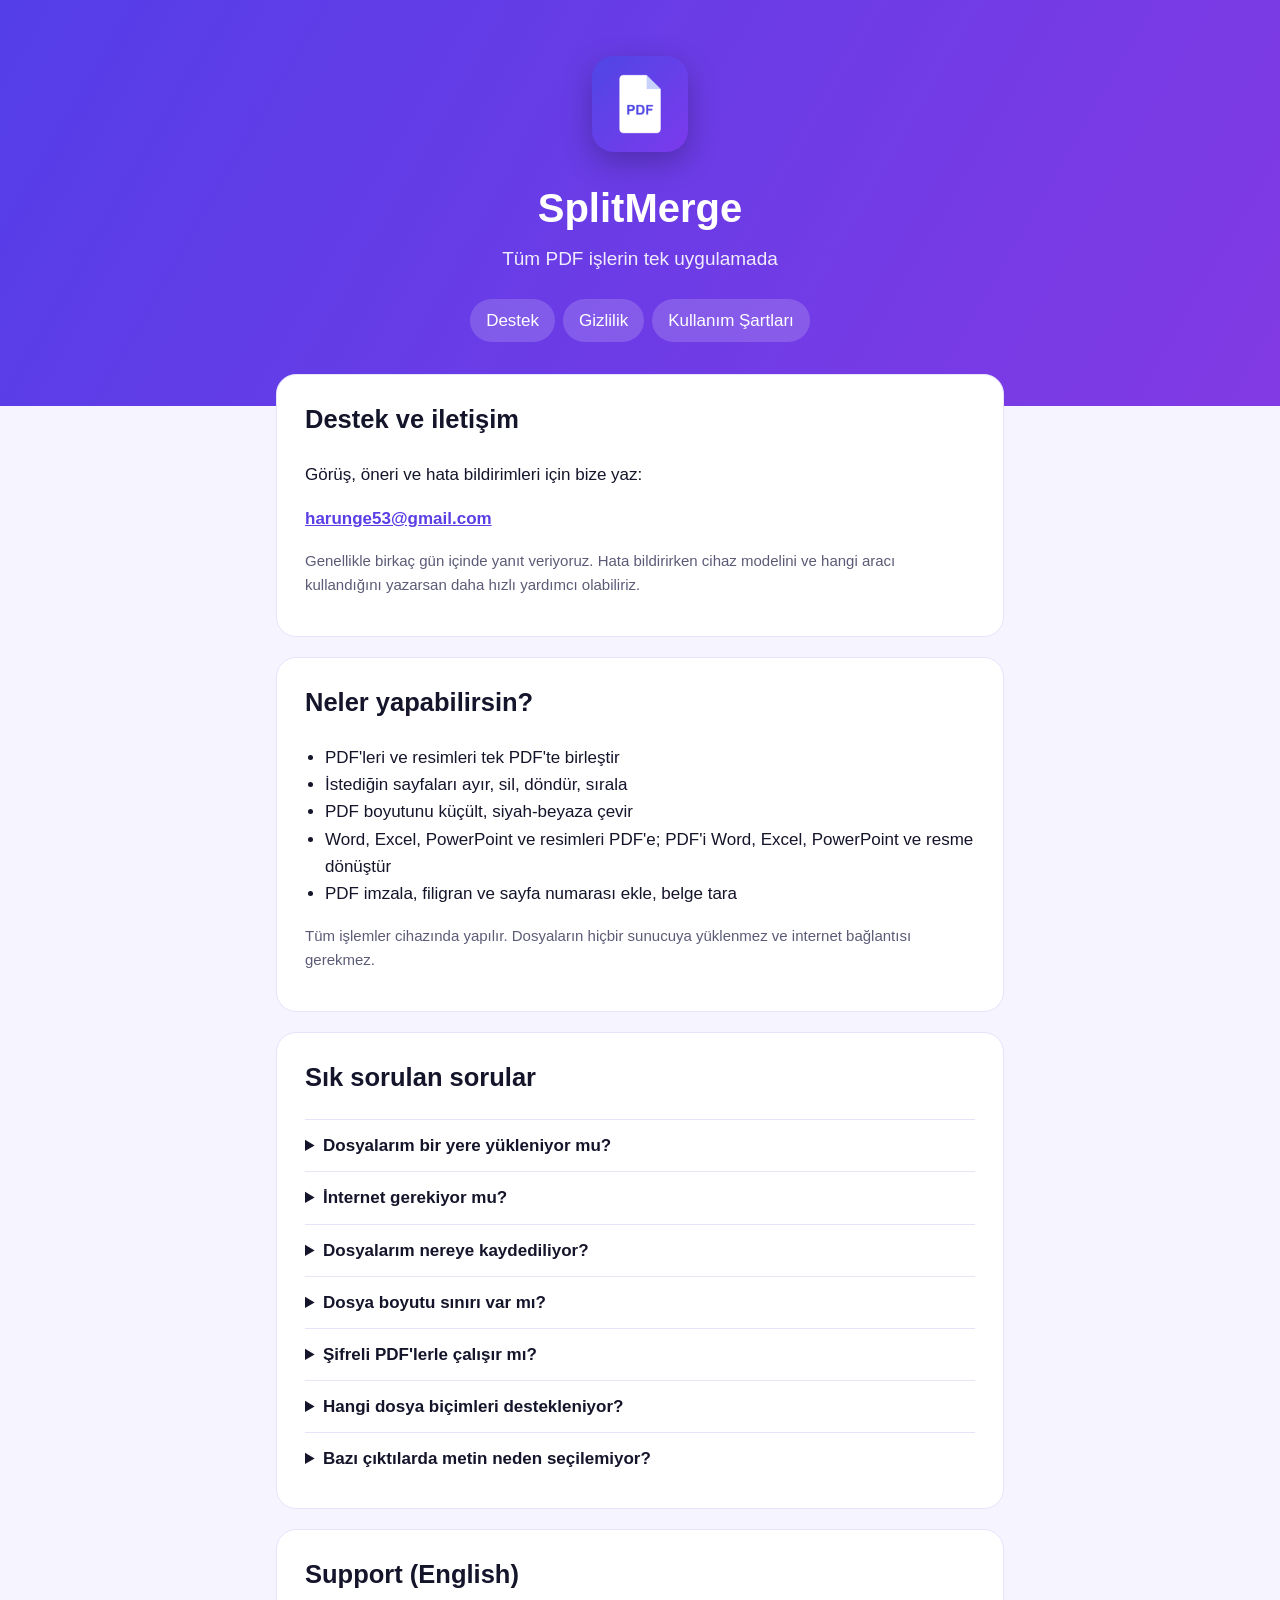
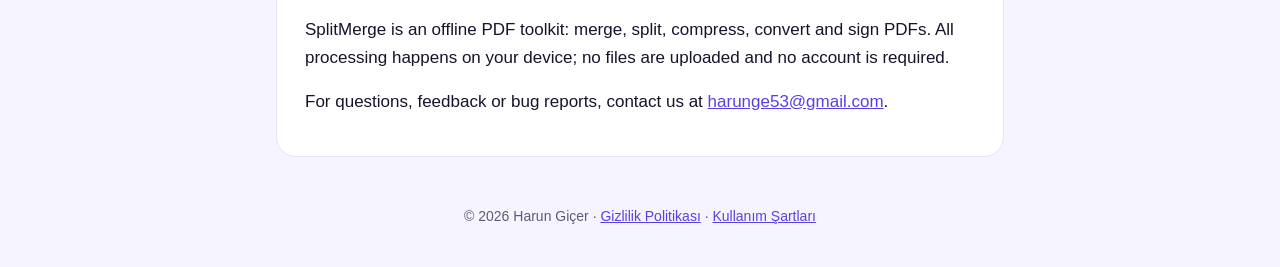
==== index.html @ d600ed5a "SplitMerge destek, gizlilik ve kullanım şartları sayfaları Co-Authored-By: Claude Opus 5.5 <noreply@" ====
<!doctype html>
<html lang="tr">
<head>
<meta charset="utf-8">
<meta name="viewport" content="width=device-width, initial-scale=1">
<title>SplitMerge – PDF birleştir, böl, dönüştür</title>
<meta name="description" content="SplitMerge: PDF birleştirme, bölme, küçültme, dönüştürme ve imzalama. Dosyaların cihazından çıkmaz, internetsiz çalışır.">
<link rel="icon" href="icon.png">
<link rel="stylesheet" href="style.css">
</head>
<body>
<header class="hero">
  <img src="icon.png" alt="SplitMerge">
  <h1>SplitMerge</h1>
  <p>Tüm PDF işlerin tek uygulamada</p>
  <nav><a href="./">Destek</a><a href="privacy.html">Gizlilik</a><a href="terms.html">Kullanım Şartları</a></nav>
</header>
<main>
  <section class="card">
    <h2>Destek ve iletişim</h2>
    <p>Görüş, öneri ve hata bildirimleri için bize yaz:</p>
    <p><a href="mailto:harunge53@gmail.com"><b>harunge53@gmail.com</b></a></p>
    <p class="mut">Genellikle birkaç gün içinde yanıt veriyoruz. Hata bildirirken cihaz modelini ve hangi aracı kullandığını yazarsan daha hızlı yardımcı olabiliriz.</p>
  </section>

  <section class="card">
    <h2>Neler yapabilirsin?</h2>
    <ul>
      <li>PDF'leri ve resimleri tek PDF'te birleştir</li>
      <li>İstediğin sayfaları ayır, sil, döndür, sırala</li>
      <li>PDF boyutunu küçült, siyah-beyaza çevir</li>
      <li>Word, Excel, PowerPoint ve resimleri PDF'e; PDF'i Word, Excel, PowerPoint ve resme dönüştür</li>
      <li>PDF imzala, filigran ve sayfa numarası ekle, belge tara</li>
    </ul>
    <p class="mut">Tüm işlemler cihazında yapılır. Dosyaların hiçbir sunucuya yüklenmez ve internet bağlantısı gerekmez.</p>
  </section>

  <section class="card">
    <h2>Sık sorulan sorular</h2>
    <details><summary>Dosyalarım bir yere yükleniyor mu?</summary><p>Hayır. Tüm işlemler cihazında yapılır, dosyaların hiçbir sunucuya gönderilmez.</p></details>
    <details><summary>İnternet gerekiyor mu?</summary><p>Hayır. Tüm araçlar uygulamanın içinde, çevrimdışı çalışır.</p></details>
    <details><summary>Dosyalarım nereye kaydediliyor?</summary><p>iPhone ve iPad'de sonuç ekranındaki Kaydet/Paylaş düğmesi paylaşım menüsünü açar; buradan "Dosyalar'a Kaydet" ile istediğin klasöre kaydedebilir ya da WhatsApp, e-posta veya Drive'a gönderebilirsin. Android'de dosyalar İndirilenler/SplitMerge klasörüne kaydedilir.</p></details>
    <details><summary>Dosya boyutu sınırı var mı?</summary><p>Sabit bir sınır yok; sınır cihazının belleğidir. Çok büyük dosyalarda işlem biraz uzun sürebilir.</p></details>
    <details><summary>Şifreli PDF'lerle çalışır mı?</summary><p>Düzenleme koruması olan dosyaları açmayı dener. Açılış parolası gerektiren dosyalar okunamaz.</p></details>
    <details><summary>Hangi dosya biçimleri destekleniyor?</summary><p>PDF, Word (.docx), Excel (.xlsx), PowerPoint (.pptx) ve JPG, PNG, WEBP resimler. Eski .doc, .xls ve .ppt dosyalarını önce yeni biçime kaydetmen gerekir.</p></details>
    <details><summary>Bazı çıktılarda metin neden seçilemiyor?</summary><p>Küçültme, siyah-beyaz yapma ve Word/Excel/PowerPoint'ten PDF'e çevirme gibi işlemlerde sayfalar resim olarak oluşturulur. Metnin seçilebilir kalması için Birleştir, Böl veya Sayfa numarası gibi araçları kullan.</p></details>
  </section>

  <section class="card" lang="en">
    <h2>Support (English)</h2>
    <p>SplitMerge is an offline PDF toolkit: merge, split, compress, convert and sign PDFs. All processing happens on your device; no files are uploaded and no account is required.</p>
    <p>For questions, feedback or bug reports, contact us at <a href="mailto:harunge53@gmail.com">harunge53@gmail.com</a>.</p>
  </section>
</main>
<footer>© 2026 Harun Giçer · <a href="privacy.html">Gizlilik Politikası</a> · <a href="terms.html">Kullanım Şartları</a></footer>
</body>
</html>
---- style.css ----
:root{--bg:#f6f5ff;--card:#fff;--fg:#14142b;--mut:#5b5b78;--acc:#5b3ee6;--line:#e6e3fb}
@media (prefers-color-scheme:dark){:root{--bg:#0e0f1a;--card:#171a2b;--fg:#eceafd;--mut:#a5a3c4;--acc:#a5b4fc;--line:#262a42}}
*{box-sizing:border-box}
body{margin:0;background:var(--bg);color:var(--fg);font:17px/1.6 -apple-system,BlinkMacSystemFont,"Segoe UI",Roboto,sans-serif}
a{color:var(--acc)}
.hero{background:linear-gradient(120deg,#543ee8,#823ae4);color:#fff;padding:56px 16px 64px;text-align:center}
.hero img{width:96px;height:96px;border-radius:22px;box-shadow:0 10px 30px rgba(0,0,0,.25)}
.hero h1{margin:16px 0 4px;font-size:40px}
.hero p{margin:0;opacity:.9;font-size:19px}
nav{display:flex;gap:8px;justify-content:center;flex-wrap:wrap;margin-top:24px}
nav a{color:#fff;text-decoration:none;padding:8px 16px;border-radius:999px;background:rgba(255,255,255,.16)}
nav a:hover{background:rgba(255,255,255,.28)}
main{max-width:760px;margin:-32px auto 48px;padding:0 16px}
.card{background:var(--card);border:1px solid var(--line);border-radius:20px;padding:24px 28px;margin-bottom:20px}
.card h2{margin-top:0}
.mut{color:var(--mut);font-size:15px}
ul{padding-left:20px}
details{border-top:1px solid var(--line);padding:12px 0}
summary{cursor:pointer;font-weight:600}
footer{text-align:center;color:var(--mut);font-size:14px;padding:0 16px 40px}
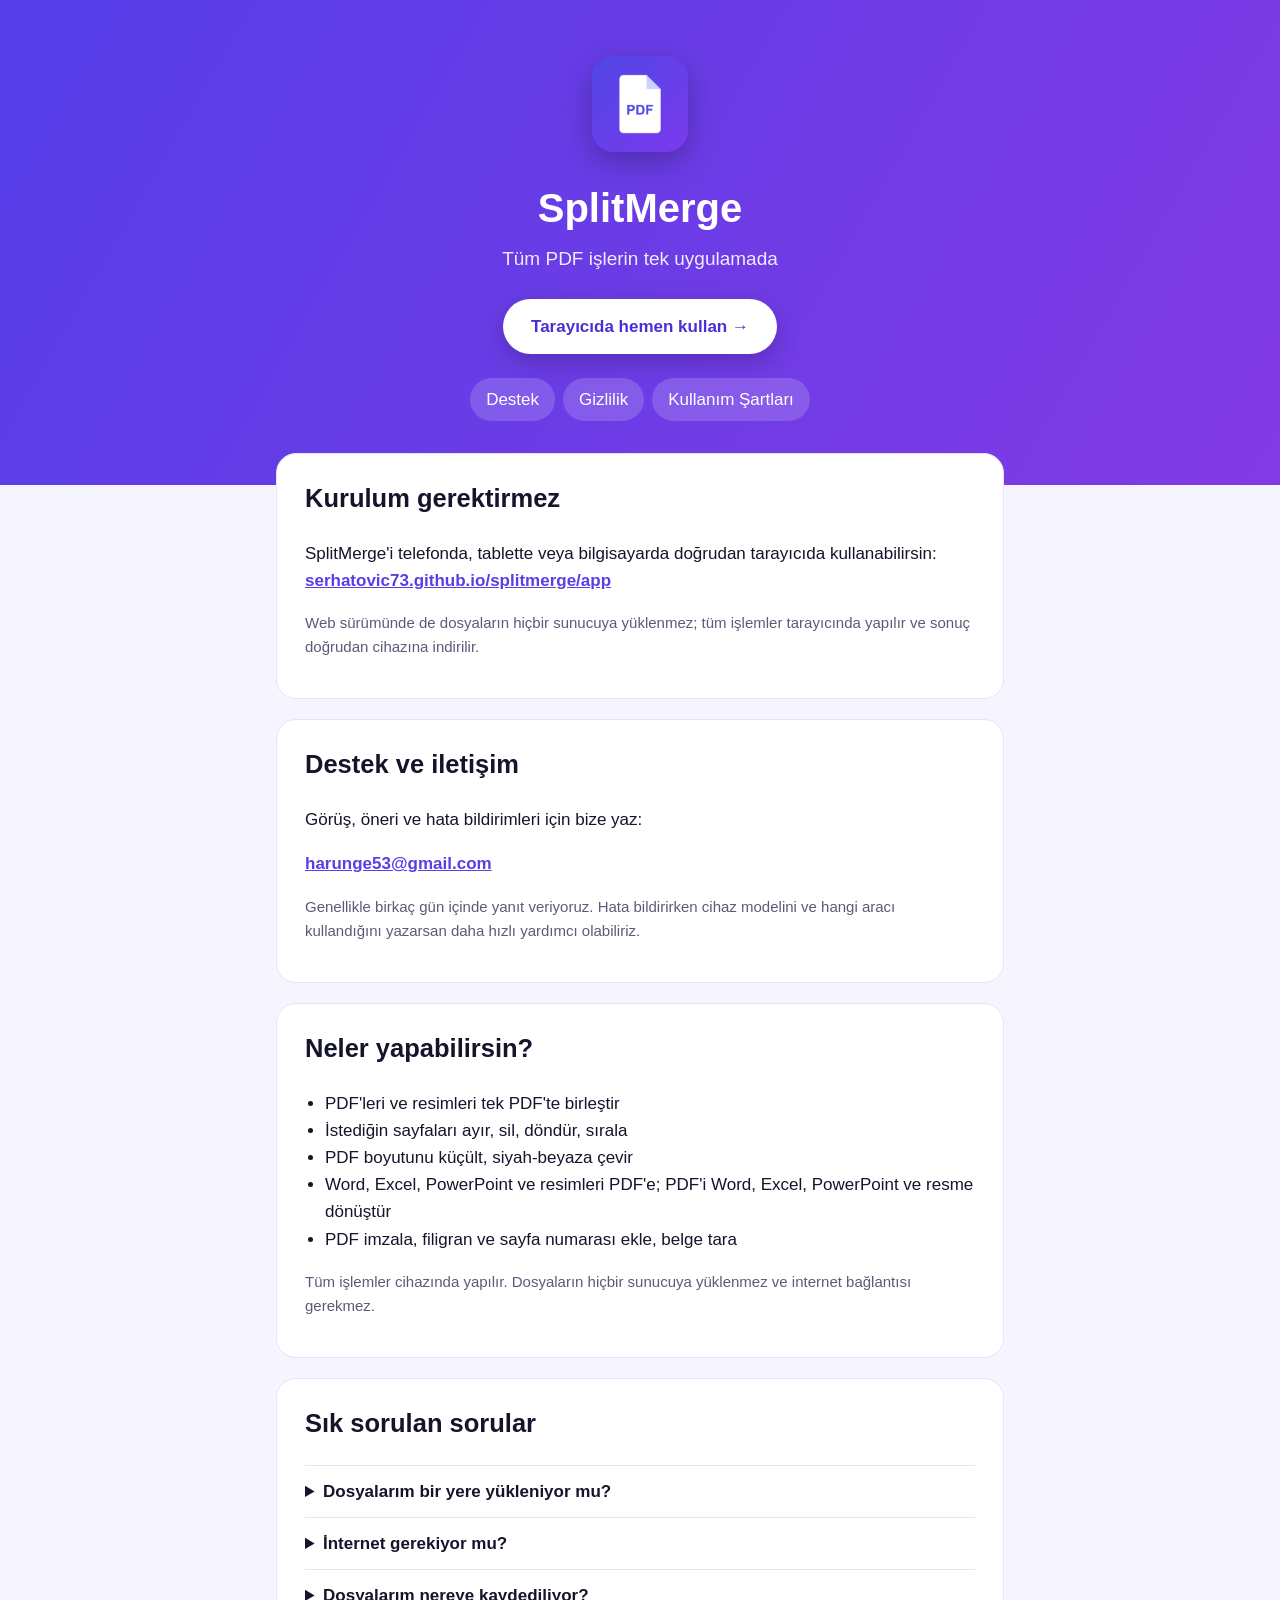
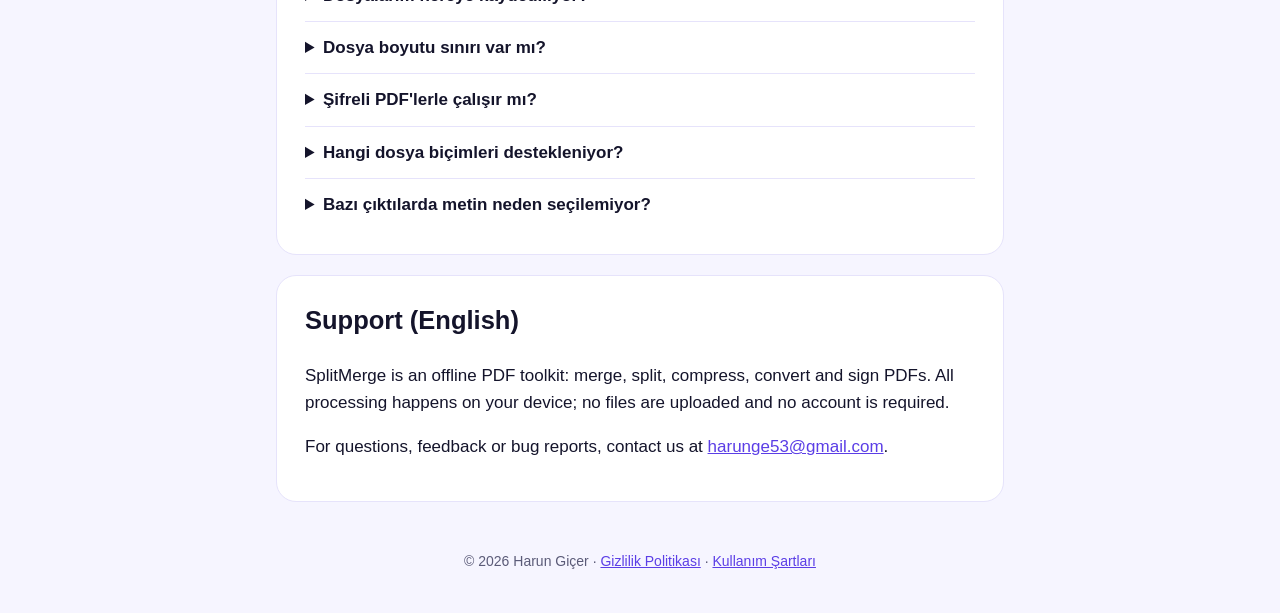
==== commit 8f18feca: "Web sürümünü /app altında ekle Co-Authored-By: Claude Opus 5.5 <noreply@anthropic.com>" ====
--- a/index.html
+++ b/index.html
@@ -13,9 +13,15 @@
   <img src="icon.png" alt="SplitMerge">
   <h1>SplitMerge</h1>
   <p>Tüm PDF işlerin tek uygulamada</p>
+  <a class="cta" href="app/">Tarayıcıda hemen kullan →</a>
   <nav><a href="./">Destek</a><a href="privacy.html">Gizlilik</a><a href="terms.html">Kullanım Şartları</a></nav>
 </header>
 <main>
+  <section class="card">
+    <h2>Kurulum gerektirmez</h2>
+    <p>SplitMerge'i telefonda, tablette veya bilgisayarda doğrudan tarayıcıda kullanabilirsin: <a href="app/"><b>serhatovic73.github.io/splitmerge/app</b></a></p>
+    <p class="mut">Web sürümünde de dosyaların hiçbir sunucuya yüklenmez; tüm işlemler tarayıcında yapılır ve sonuç doğrudan cihazına indirilir.</p>
+  </section>
   <section class="card">
     <h2>Destek ve iletişim</h2>
     <p>Görüş, öneri ve hata bildirimleri için bize yaz:</p>
--- a/style.css
+++ b/style.css
@@ -7,6 +7,8 @@
 .hero img{width:96px;height:96px;border-radius:22px;box-shadow:0 10px 30px rgba(0,0,0,.25)}
 .hero h1{margin:16px 0 4px;font-size:40px}
 .hero p{margin:0;opacity:.9;font-size:19px}
+.cta{display:inline-block;margin-top:24px;background:#fff;color:#4b2fd6;font-weight:700;text-decoration:none;padding:14px 28px;border-radius:999px;box-shadow:0 8px 24px rgba(0,0,0,.2)}
+.cta:hover{transform:translateY(-1px)}
 nav{display:flex;gap:8px;justify-content:center;flex-wrap:wrap;margin-top:24px}
 nav a{color:#fff;text-decoration:none;padding:8px 16px;border-radius:999px;background:rgba(255,255,255,.16)}
 nav a:hover{background:rgba(255,255,255,.28)}
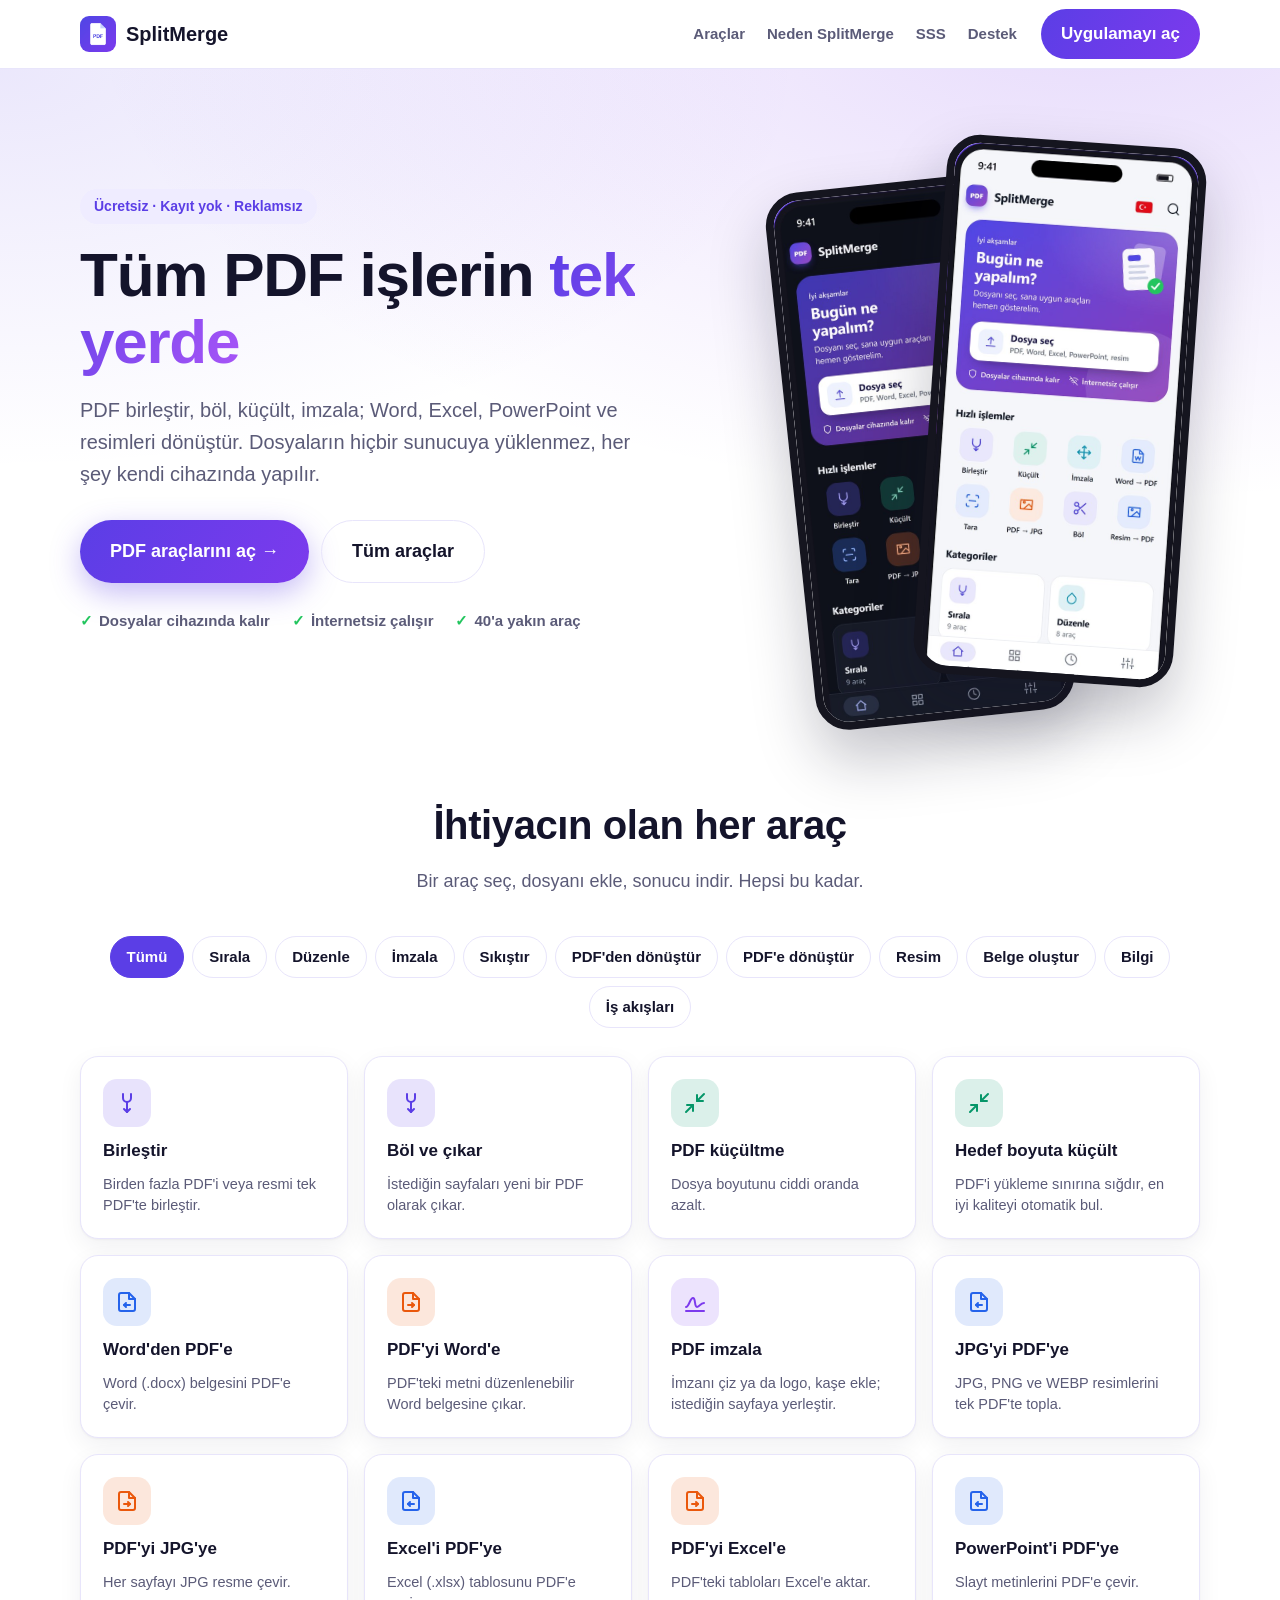
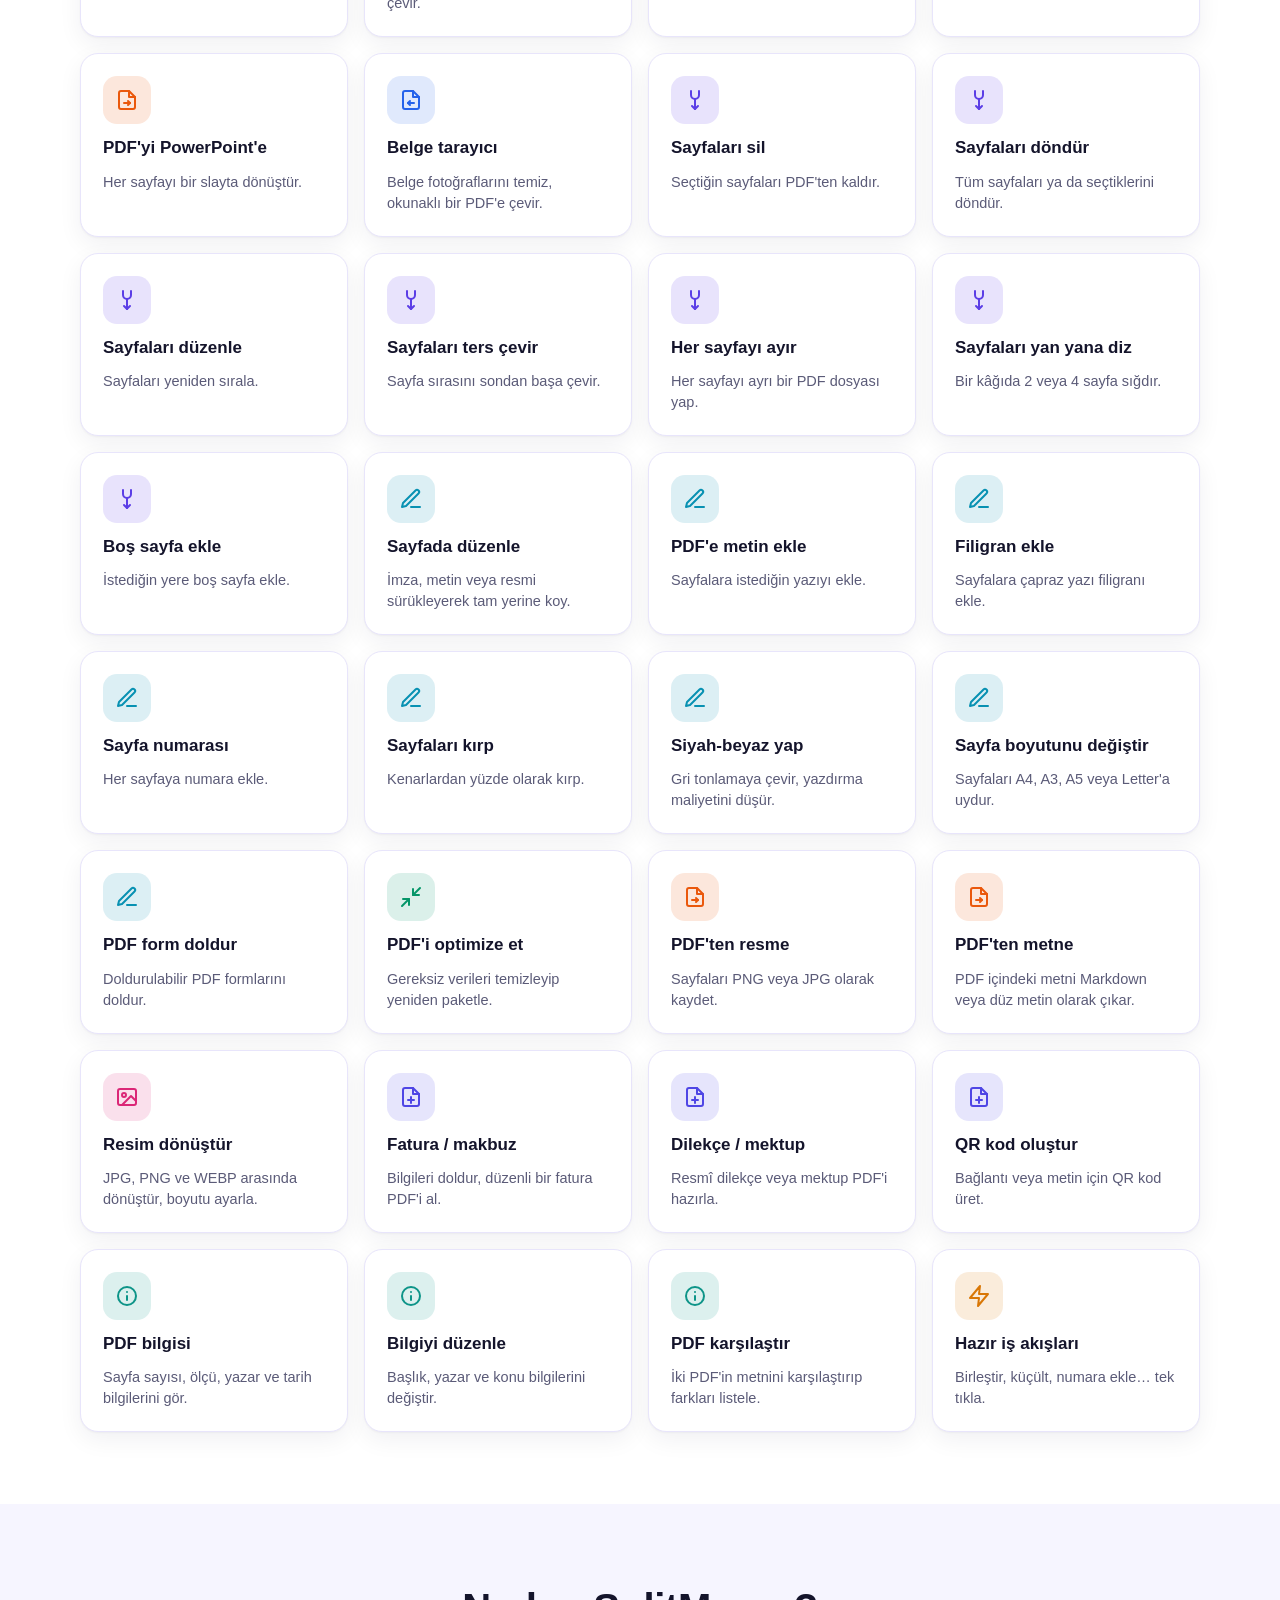
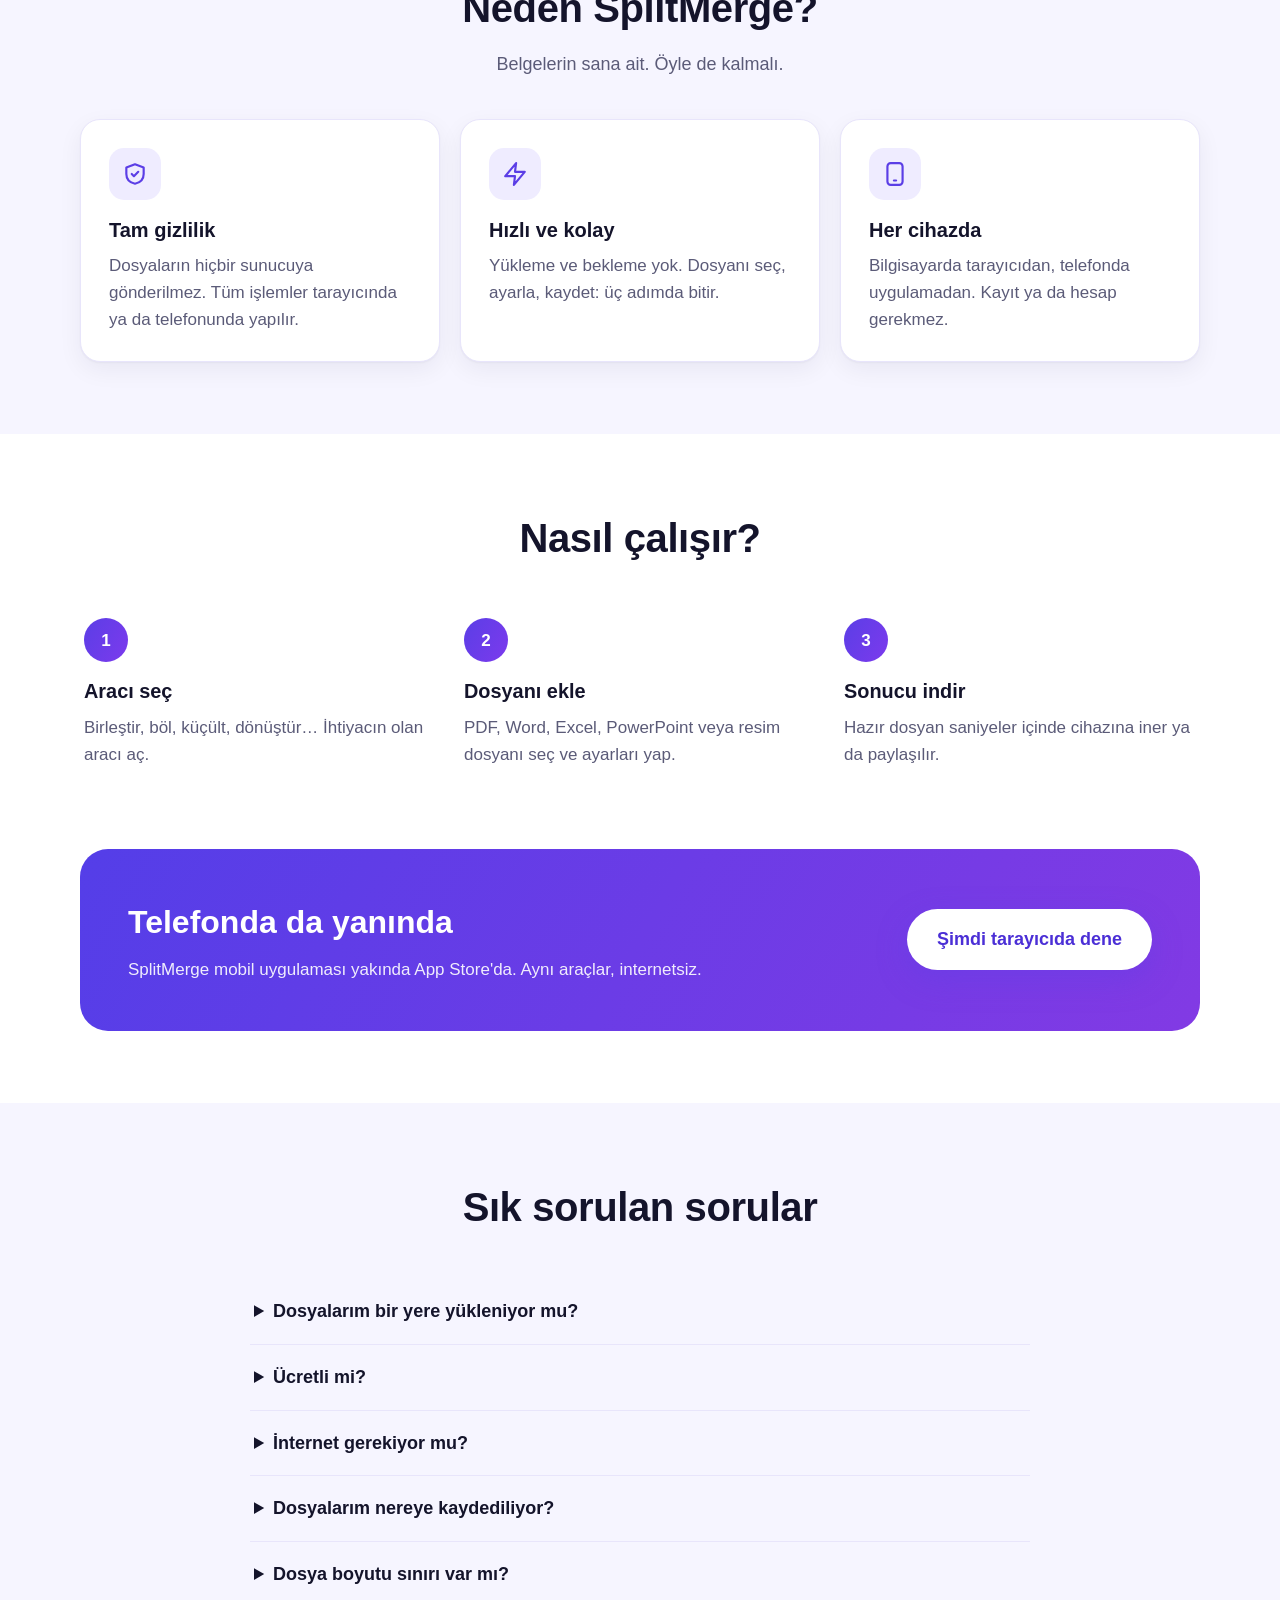
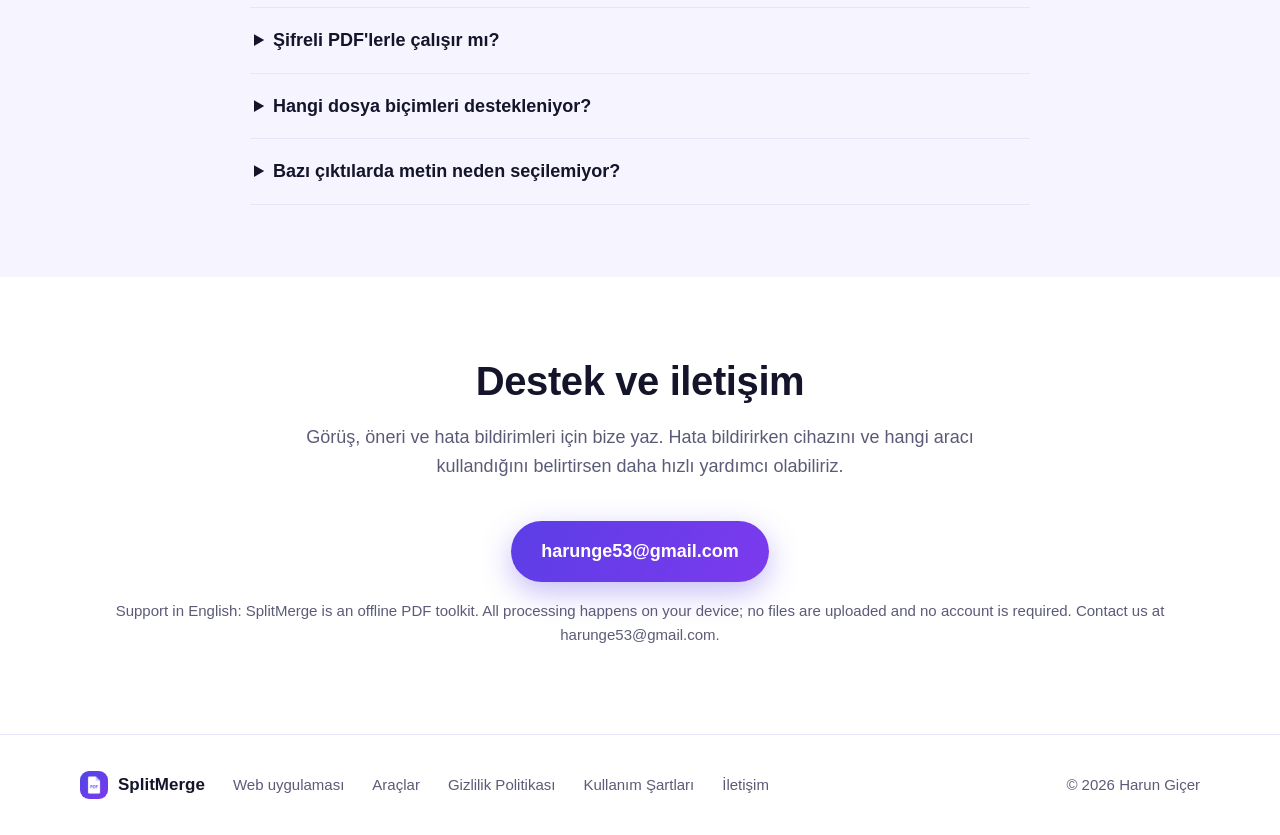
==== commit de25b4e8: "Siteyi tam web sitesi olarak yeniden tasarla, araçlara doğrudan link Co-Authored-By: Claude Opus 5.5" ====
--- a/index.html
+++ b/index.html
@@ -3,61 +3,189 @@
 <head>
 <meta charset="utf-8">
 <meta name="viewport" content="width=device-width, initial-scale=1">
-<title>SplitMerge – PDF birleştir, böl, dönüştür</title>
-<meta name="description" content="SplitMerge: PDF birleştirme, bölme, küçültme, dönüştürme ve imzalama. Dosyaların cihazından çıkmaz, internetsiz çalışır.">
+<title>SplitMerge – Ücretsiz PDF birleştir, böl, küçült, dönüştür</title>
+<meta name="description" content="PDF birleştir, böl, küçült, imzala; Word, Excel, PowerPoint ve JPG dönüştür. Ücretsiz, kayıt yok, dosyaların cihazından çıkmaz.">
+<meta property="og:title" content="SplitMerge – Tüm PDF araçları tek yerde">
+<meta property="og:description" content="Ücretsiz, kayıt yok, dosyaların cihazından çıkmaz.">
+<meta property="og:image" content="https://serhatovic73.github.io/splitmerge/icon.png">
 <link rel="icon" href="icon.png">
+<link rel="apple-touch-icon" href="icon.png">
 <link rel="stylesheet" href="style.css">
 </head>
 <body>
-<header class="hero">
-  <img src="icon.png" alt="SplitMerge">
-  <h1>SplitMerge</h1>
-  <p>Tüm PDF işlerin tek uygulamada</p>
-  <a class="cta" href="app/">Tarayıcıda hemen kullan →</a>
-  <nav><a href="./">Destek</a><a href="privacy.html">Gizlilik</a><a href="terms.html">Kullanım Şartları</a></nav>
+<header class="top">
+  <div class="wrap">
+    <a class="brand" href="./"><img src="icon.png" alt="">SplitMerge</a>
+    <nav class="links"><a href="#araclar">Araçlar</a><a href="#neden">Neden SplitMerge</a><a href="#sss">SSS</a><a href="#destek">Destek</a></nav>
+    <a class="btn" href="app/">Uygulamayı aç</a>
+  </div>
 </header>
-<main>
-  <section class="card">
-    <h2>Kurulum gerektirmez</h2>
-    <p>SplitMerge'i telefonda, tablette veya bilgisayarda doğrudan tarayıcıda kullanabilirsin: <a href="app/"><b>serhatovic73.github.io/splitmerge/app</b></a></p>
-    <p class="mut">Web sürümünde de dosyaların hiçbir sunucuya yüklenmez; tüm işlemler tarayıcında yapılır ve sonuç doğrudan cihazına indirilir.</p>
-  </section>
-  <section class="card">
-    <h2>Destek ve iletişim</h2>
-    <p>Görüş, öneri ve hata bildirimleri için bize yaz:</p>
-    <p><a href="mailto:harunge53@gmail.com"><b>harunge53@gmail.com</b></a></p>
-    <p class="mut">Genellikle birkaç gün içinde yanıt veriyoruz. Hata bildirirken cihaz modelini ve hangi aracı kullandığını yazarsan daha hızlı yardımcı olabiliriz.</p>
-  </section>
 
-  <section class="card">
-    <h2>Neler yapabilirsin?</h2>
-    <ul>
-      <li>PDF'leri ve resimleri tek PDF'te birleştir</li>
-      <li>İstediğin sayfaları ayır, sil, döndür, sırala</li>
-      <li>PDF boyutunu küçült, siyah-beyaza çevir</li>
-      <li>Word, Excel, PowerPoint ve resimleri PDF'e; PDF'i Word, Excel, PowerPoint ve resme dönüştür</li>
-      <li>PDF imzala, filigran ve sayfa numarası ekle, belge tara</li>
-    </ul>
-    <p class="mut">Tüm işlemler cihazında yapılır. Dosyaların hiçbir sunucuya yüklenmez ve internet bağlantısı gerekmez.</p>
-  </section>
+<section class="intro">
+  <div class="wrap">
+    <div>
+      <span class="pill">Ücretsiz · Kayıt yok · Reklamsız</span>
+      <h1>Tüm PDF işlerin <span>tek yerde</span></h1>
+      <p class="lead">PDF birleştir, böl, küçült, imzala; Word, Excel, PowerPoint ve resimleri dönüştür. Dosyaların hiçbir sunucuya yüklenmez, her şey kendi cihazında yapılır.</p>
+      <div class="cta-row">
+        <a class="btn big" href="app/">PDF araçlarını aç →</a>
+        <a class="btn big ghost" href="#araclar">Tüm araçlar</a>
+      </div>
+      <div class="ticks"><span>Dosyalar cihazında kalır</span><span>İnternetsiz çalışır</span><span>40'a yakın araç</span></div>
+    </div>
+    <div class="phones" aria-hidden="true">
+      <img src="img/telefon-koyu.jpg" alt="">
+      <img src="img/telefon.jpg" alt="">
+    </div>
+  </div>
+</section>
 
-  <section class="card">
-    <h2>Sık sorulan sorular</h2>
-    <details><summary>Dosyalarım bir yere yükleniyor mu?</summary><p>Hayır. Tüm işlemler cihazında yapılır, dosyaların hiçbir sunucuya gönderilmez.</p></details>
-    <details><summary>İnternet gerekiyor mu?</summary><p>Hayır. Tüm araçlar uygulamanın içinde, çevrimdışı çalışır.</p></details>
-    <details><summary>Dosyalarım nereye kaydediliyor?</summary><p>iPhone ve iPad'de sonuç ekranındaki Kaydet/Paylaş düğmesi paylaşım menüsünü açar; buradan "Dosyalar'a Kaydet" ile istediğin klasöre kaydedebilir ya da WhatsApp, e-posta veya Drive'a gönderebilirsin. Android'de dosyalar İndirilenler/SplitMerge klasörüne kaydedilir.</p></details>
-    <details><summary>Dosya boyutu sınırı var mı?</summary><p>Sabit bir sınır yok; sınır cihazının belleğidir. Çok büyük dosyalarda işlem biraz uzun sürebilir.</p></details>
-    <details><summary>Şifreli PDF'lerle çalışır mı?</summary><p>Düzenleme koruması olan dosyaları açmayı dener. Açılış parolası gerektiren dosyalar okunamaz.</p></details>
-    <details><summary>Hangi dosya biçimleri destekleniyor?</summary><p>PDF, Word (.docx), Excel (.xlsx), PowerPoint (.pptx) ve JPG, PNG, WEBP resimler. Eski .doc, .xls ve .ppt dosyalarını önce yeni biçime kaydetmen gerekir.</p></details>
-    <details><summary>Bazı çıktılarda metin neden seçilemiyor?</summary><p>Küçültme, siyah-beyaz yapma ve Word/Excel/PowerPoint'ten PDF'e çevirme gibi işlemlerde sayfalar resim olarak oluşturulur. Metnin seçilebilir kalması için Birleştir, Böl veya Sayfa numarası gibi araçları kullan.</p></details>
-  </section>
+<section class="block" id="araclar">
+  <div class="wrap">
+    <div class="head">
+      <h2>İhtiyacın olan her araç</h2>
+      <p>Bir araç seç, dosyanı ekle, sonucu indir. Hepsi bu kadar.</p>
+    </div>
+    <div class="filters" id="filters"></div>
+    <div class="tools" id="tools"></div>
+  </div>
+</section>
 
-  <section class="card" lang="en">
-    <h2>Support (English)</h2>
-    <p>SplitMerge is an offline PDF toolkit: merge, split, compress, convert and sign PDFs. All processing happens on your device; no files are uploaded and no account is required.</p>
-    <p>For questions, feedback or bug reports, contact us at <a href="mailto:harunge53@gmail.com">harunge53@gmail.com</a>.</p>
-  </section>
-</main>
-<footer>© 2026 Harun Giçer · <a href="privacy.html">Gizlilik Politikası</a> · <a href="terms.html">Kullanım Şartları</a></footer>
+<section class="block alt" id="neden">
+  <div class="wrap">
+    <div class="head">
+      <h2>Neden SplitMerge?</h2>
+      <p>Belgelerin sana ait. Öyle de kalmalı.</p>
+    </div>
+    <div class="feats">
+      <div class="feat"><div class="ic"><svg width="26" height="26" viewBox="0 0 24 24" fill="none" stroke="currentColor" stroke-width="2" stroke-linecap="round" stroke-linejoin="round"><path d="M12 3l8 3v6c0 5-3.5 8-8 9-4.5-1-8-4-8-9V6z"/><path d="m9 12 2 2 4-4"/></svg></div><h3>Tam gizlilik</h3><p>Dosyaların hiçbir sunucuya gönderilmez. Tüm işlemler tarayıcında ya da telefonunda yapılır.</p></div>
+      <div class="feat"><div class="ic"><svg width="26" height="26" viewBox="0 0 24 24" fill="none" stroke="currentColor" stroke-width="2" stroke-linecap="round" stroke-linejoin="round"><path d="M13 2 3 14h9l-1 8 10-12h-9z"/></svg></div><h3>Hızlı ve kolay</h3><p>Yükleme ve bekleme yok. Dosyanı seç, ayarla, kaydet: üç adımda bitir.</p></div>
+      <div class="feat"><div class="ic"><svg width="26" height="26" viewBox="0 0 24 24" fill="none" stroke="currentColor" stroke-width="2" stroke-linecap="round" stroke-linejoin="round"><rect x="5" y="2" width="14" height="20" rx="3"/><path d="M11 18h2"/></svg></div><h3>Her cihazda</h3><p>Bilgisayarda tarayıcıdan, telefonda uygulamadan. Kayıt ya da hesap gerekmez.</p></div>
+    </div>
+  </div>
+</section>
+
+<section class="block">
+  <div class="wrap">
+    <div class="head"><h2>Nasıl çalışır?</h2></div>
+    <div class="steps">
+      <div class="step"><h3>Aracı seç</h3><p>Birleştir, böl, küçült, dönüştür… İhtiyacın olan aracı aç.</p></div>
+      <div class="step"><h3>Dosyanı ekle</h3><p>PDF, Word, Excel, PowerPoint veya resim dosyanı seç ve ayarları yap.</p></div>
+      <div class="step"><h3>Sonucu indir</h3><p>Hazır dosyan saniyeler içinde cihazına iner ya da paylaşılır.</p></div>
+    </div>
+  </div>
+</section>
+
+<section class="block" style="padding-top:0">
+  <div class="wrap">
+    <div class="band">
+      <div><h2>Telefonda da yanında</h2><p>SplitMerge mobil uygulaması yakında App Store'da. Aynı araçlar, internetsiz.</p></div>
+      <a class="btn big" href="app/">Şimdi tarayıcıda dene</a>
+    </div>
+  </div>
+</section>
+
+<section class="block alt" id="sss">
+  <div class="wrap">
+    <div class="head"><h2>Sık sorulan sorular</h2></div>
+    <div class="faq">
+      <details><summary>Dosyalarım bir yere yükleniyor mu?</summary><p>Hayır. Tüm işlemler cihazında yapılır, dosyaların hiçbir sunucuya gönderilmez.</p></details>
+      <details><summary>Ücretli mi?</summary><p>Hayır. SplitMerge ücretsizdir; kayıt, hesap veya reklam yoktur.</p></details>
+      <details><summary>İnternet gerekiyor mu?</summary><p>Mobil uygulama tamamen çevrimdışı çalışır. Web sürümünde sayfa bir kez açıldıktan sonra işlemler internete ihtiyaç duymaz.</p></details>
+      <details><summary>Dosyalarım nereye kaydediliyor?</summary><p>Web sürümünde sonuç, tarayıcının İndirilenler klasörüne iner. iPhone ve iPad uygulamasında paylaşım menüsünden "Dosyalar'a Kaydet" ile istediğin yere kaydedebilirsin. Android'de İndirilenler/SplitMerge klasörüne kaydedilir.</p></details>
+      <details><summary>Dosya boyutu sınırı var mı?</summary><p>Sabit bir sınır yok; sınır cihazının belleğidir. Çok büyük dosyalarda işlem biraz uzun sürebilir.</p></details>
+      <details><summary>Şifreli PDF'lerle çalışır mı?</summary><p>Düzenleme koruması olan dosyaları açmayı dener. Açılış parolası gerektiren dosyalar okunamaz.</p></details>
+      <details><summary>Hangi dosya biçimleri destekleniyor?</summary><p>PDF, Word (.docx), Excel (.xlsx), PowerPoint (.pptx) ve JPG, PNG, WEBP resimler. Eski .doc, .xls ve .ppt dosyalarını önce yeni biçime kaydetmen gerekir.</p></details>
+      <details><summary>Bazı çıktılarda metin neden seçilemiyor?</summary><p>Küçültme, siyah-beyaz yapma ve Word/Excel/PowerPoint'ten PDF'e çevirme gibi işlemlerde sayfalar resim olarak oluşturulur. Metnin seçilebilir kalması için Birleştir, Böl veya Sayfa numarası gibi araçları kullan.</p></details>
+    </div>
+  </div>
+</section>
+
+<section class="block" id="destek">
+  <div class="wrap">
+    <div class="head">
+      <h2>Destek ve iletişim</h2>
+      <p>Görüş, öneri ve hata bildirimleri için bize yaz. Hata bildirirken cihazını ve hangi aracı kullandığını belirtirsen daha hızlı yardımcı olabiliriz.</p>
+    </div>
+    <p style="text-align:center"><a class="btn big" href="mailto:harunge53@gmail.com">harunge53@gmail.com</a></p>
+    <p class="mut" style="text-align:center" lang="en">Support in English: SplitMerge is an offline PDF toolkit. All processing happens on your device; no files are uploaded and no account is required. Contact us at harunge53@gmail.com.</p>
+  </div>
+</section>
+
+<footer>
+  <div class="wrap">
+    <a class="brand" href="./" style="font-size:17px"><img src="icon.png" alt="" style="width:28px;height:28px">SplitMerge</a>
+    <a href="app/">Web uygulaması</a><a href="#araclar">Araçlar</a><a href="privacy.html">Gizlilik Politikası</a><a href="terms.html">Kullanım Şartları</a><a href="#destek">İletişim</a>
+    <span class="sp">© 2026 Harun Giçer</span>
+  </div>
+</footer>
+
+<script>
+const IC={
+  sirala:'<path d="M8 3v4a4 4 0 0 0 8 0V3"/><path d="M12 11v10"/><path d="m9 18 3 3 3-3"/>',
+  duzenle:'<path d="M12 20h9"/><path d="M16.5 3.5a2.1 2.1 0 0 1 3 3L7 19l-4 1 1-4z"/>',
+  imza:'<path d="M3 17c3 0 4-9 7-9s1 9 4 9 3-4 7-4"/><path d="M3 21h18"/>',
+  kucult:'<path d="M4 14h6v6"/><path d="M20 10h-6V4"/><path d="m14 10 7-7"/><path d="m3 21 7-7"/>',
+  pdfden:'<path d="M14 3H6a2 2 0 0 0-2 2v14a2 2 0 0 0 2 2h12a2 2 0 0 0 2-2V9z"/><path d="M14 3v6h6"/><path d="M9 15h6"/><path d="m13 13 2 2-2 2"/>',
+  pdfe:'<path d="M14 3H6a2 2 0 0 0-2 2v14a2 2 0 0 0 2 2h12a2 2 0 0 0 2-2V9z"/><path d="M14 3v6h6"/><path d="M15 15H9"/><path d="m11 13-2 2 2 2"/>',
+  resim:'<rect x="3" y="4" width="18" height="16" rx="2"/><circle cx="9" cy="10" r="2"/><path d="m21 16-5-5-9 9"/>',
+  olustur:'<path d="M14 3H6a2 2 0 0 0-2 2v14a2 2 0 0 0 2 2h12a2 2 0 0 0 2-2V9z"/><path d="M14 3v6h6"/><path d="M12 12v6"/><path d="M9 15h6"/>',
+  akilli:'<circle cx="12" cy="12" r="9"/><path d="M12 16v-4"/><path d="M12 8h.01"/>',
+  akis:'<path d="M13 2 3 14h9l-1 8 10-12h-9z"/>'
+};
+const CC={sirala:"#5b3ee6",duzenle:"#0891b2",imza:"#7c3aed",kucult:"#059669",pdfden:"#ea580c",pdfe:"#2563eb",resim:"#db2777",olustur:"#4f46e5",akilli:"#0d9488",akis:"#d97706"};
+const CATS=[["sirala","Sırala"],["duzenle","Düzenle"],["imza","İmzala"],["kucult","Sıkıştır"],["pdfden","PDF'den dönüştür"],["pdfe","PDF'e dönüştür"],["resim","Resim"],["olustur","Belge oluştur"],["akilli","Bilgi"],["akis","İş akışları"]];
+const T=[
+ ["merge","sirala","Birleştir","Birden fazla PDF'i veya resmi tek PDF'te birleştir."],
+ ["split","sirala","Böl ve çıkar","İstediğin sayfaları yeni bir PDF olarak çıkar."],
+ ["shr","kucult","PDF küçültme","Dosya boyutunu ciddi oranda azalt."],
+ ["tgt","kucult","Hedef boyuta küçült","PDF'i yükleme sınırına sığdır, en iyi kaliteyi otomatik bul."],
+ ["w2p","pdfe","Word'den PDF'e","Word (.docx) belgesini PDF'e çevir."],
+ ["p2w","pdfden","PDF'yi Word'e","PDF'teki metni düzenlenebilir Word belgesine çıkar."],
+ ["imza","imza","PDF imzala","İmzanı çiz ya da logo, kaşe ekle; istediğin sayfaya yerleştir."],
+ ["j2p","pdfe","JPG'yi PDF'ye","JPG, PNG ve WEBP resimlerini tek PDF'te topla."],
+ ["p2j","pdfden","PDF'yi JPG'ye","Her sayfayı JPG resme çevir."],
+ ["x2p","pdfe","Excel'i PDF'ye","Excel (.xlsx) tablosunu PDF'e çevir."],
+ ["p2x","pdfden","PDF'yi Excel'e","PDF'teki tabloları Excel'e aktar."],
+ ["pp2p","pdfe","PowerPoint'i PDF'ye","Slayt metinlerini PDF'e çevir."],
+ ["p2p","pdfden","PDF'yi PowerPoint'e","Her sayfayı bir slayta dönüştür."],
+ ["scan","pdfe","Belge tarayıcı","Belge fotoğraflarını temiz, okunaklı bir PDF'e çevir."],
+ ["del","sirala","Sayfaları sil","Seçtiğin sayfaları PDF'ten kaldır."],
+ ["rot","sirala","Sayfaları döndür","Tüm sayfaları ya da seçtiklerini döndür."],
+ ["ord","sirala","Sayfaları düzenle","Sayfaları yeniden sırala."],
+ ["rev","sirala","Sayfaları ters çevir","Sayfa sırasını sondan başa çevir."],
+ ["each","sirala","Her sayfayı ayır","Her sayfayı ayrı bir PDF dosyası yap."],
+ ["nup","sirala","Sayfaları yan yana diz","Bir kâğıda 2 veya 4 sayfa sığdır."],
+ ["blank","sirala","Boş sayfa ekle","İstediğin yere boş sayfa ekle."],
+ ["ed","duzenle","Sayfada düzenle","İmza, metin veya resmi sürükleyerek tam yerine koy."],
+ ["metn","duzenle","PDF'e metin ekle","Sayfalara istediğin yazıyı ekle."],
+ ["wm","duzenle","Filigran ekle","Sayfalara çapraz yazı filigranı ekle."],
+ ["num","duzenle","Sayfa numarası","Her sayfaya numara ekle."],
+ ["crop","duzenle","Sayfaları kırp","Kenarlardan yüzde olarak kırp."],
+ ["gray","duzenle","Siyah-beyaz yap","Gri tonlamaya çevir, yazdırma maliyetini düşür."],
+ ["resize","duzenle","Sayfa boyutunu değiştir","Sayfaları A4, A3, A5 veya Letter'a uydur."],
+ ["form","duzenle","PDF form doldur","Doldurulabilir PDF formlarını doldur."],
+ ["opt","kucult","PDF'i optimize et","Gereksiz verileri temizleyip yeniden paketle."],
+ ["img","pdfden","PDF'ten resme","Sayfaları PNG veya JPG olarak kaydet."],
+ ["txt","pdfden","PDF'ten metne","PDF içindeki metni Markdown veya düz metin olarak çıkar."],
+ ["imgc","resim","Resim dönüştür","JPG, PNG ve WEBP arasında dönüştür, boyutu ayarla."],
+ ["inv","olustur","Fatura / makbuz","Bilgileri doldur, düzenli bir fatura PDF'i al."],
+ ["dil","olustur","Dilekçe / mektup","Resmî dilekçe veya mektup PDF'i hazırla."],
+ ["qr","olustur","QR kod oluştur","Bağlantı veya metin için QR kod üret."],
+ ["info","akilli","PDF bilgisi","Sayfa sayısı, ölçü, yazar ve tarih bilgilerini gör."],
+ ["meta","akilli","Bilgiyi düzenle","Başlık, yazar ve konu bilgilerini değiştir."],
+ ["cmp","akilli","PDF karşılaştır","İki PDF'in metnini karşılaştırıp farkları listele."],
+ ["flow","akis","Hazır iş akışları","Birleştir, küçült, numara ekle… tek tıkla."]
+];
+const svg=p=>'<svg viewBox="0 0 24 24" fill="none" stroke="currentColor" stroke-width="2" stroke-linecap="round" stroke-linejoin="round">'+p+'</svg>';
+const box=document.getElementById("tools"),fl=document.getElementById("filters");
+function show(c){
+  box.innerHTML=T.filter(t=>!c||t[1]==c).map(([id,k,n,d])=>`<a class="tool" href="app/#t/${id}" style="--c:${CC[k]}"><span class="ic">${svg(IC[k])}</span><b>${n}</b><small>${d}</small></a>`).join("");
+  fl.querySelectorAll("button").forEach(b=>b.classList.toggle("on",b.dataset.c==(c||"")));
+}
+fl.innerHTML='<button data-c="">Tümü</button>'+CATS.filter(([k])=>T.some(t=>t[1]==k)).map(([k,n])=>`<button data-c="${k}">${n}</button>`).join("");
+fl.onclick=e=>{const b=e.target.closest("button");if(b)show(b.dataset.c)};
+show("");
+</script>
 </body>
 </html>
--- a/style.css
+++ b/style.css
@@ -1,22 +1,94 @@
-:root{--bg:#f6f5ff;--card:#fff;--fg:#14142b;--mut:#5b5b78;--acc:#5b3ee6;--line:#e6e3fb}
-@media (prefers-color-scheme:dark){:root{--bg:#0e0f1a;--card:#171a2b;--fg:#eceafd;--mut:#a5a3c4;--acc:#a5b4fc;--line:#262a42}}
+:root{--bg:#ffffff;--bg2:#f6f5ff;--card:#fff;--fg:#14142b;--mut:#5b5b78;--acc:#5b3ee6;--acc2:#7c3aed;--line:#e8e5fb;--tile:#efecff;--shadow:0 1px 2px rgba(20,20,43,.04),0 8px 24px rgba(20,20,43,.06)}
+@media (prefers-color-scheme:dark){:root{--bg:#0e0f1a;--bg2:#13152400;--card:#171a2b;--fg:#eceafd;--mut:#a5a3c4;--acc:#a5b4fc;--acc2:#c4b5fd;--line:#262a42;--tile:#232745;--shadow:none}}
 *{box-sizing:border-box}
+html{scroll-behavior:smooth}
 body{margin:0;background:var(--bg);color:var(--fg);font:17px/1.6 -apple-system,BlinkMacSystemFont,"Segoe UI",Roboto,sans-serif}
 a{color:var(--acc)}
-.hero{background:linear-gradient(120deg,#543ee8,#823ae4);color:#fff;padding:56px 16px 64px;text-align:center}
-.hero img{width:96px;height:96px;border-radius:22px;box-shadow:0 10px 30px rgba(0,0,0,.25)}
-.hero h1{margin:16px 0 4px;font-size:40px}
-.hero p{margin:0;opacity:.9;font-size:19px}
-.cta{display:inline-block;margin-top:24px;background:#fff;color:#4b2fd6;font-weight:700;text-decoration:none;padding:14px 28px;border-radius:999px;box-shadow:0 8px 24px rgba(0,0,0,.2)}
-.cta:hover{transform:translateY(-1px)}
-nav{display:flex;gap:8px;justify-content:center;flex-wrap:wrap;margin-top:24px}
-nav a{color:#fff;text-decoration:none;padding:8px 16px;border-radius:999px;background:rgba(255,255,255,.16)}
-nav a:hover{background:rgba(255,255,255,.28)}
-main{max-width:760px;margin:-32px auto 48px;padding:0 16px}
-.card{background:var(--card);border:1px solid var(--line);border-radius:20px;padding:24px 28px;margin-bottom:20px}
-.card h2{margin-top:0}
-.mut{color:var(--mut);font-size:15px}
-ul{padding-left:20px}
-details{border-top:1px solid var(--line);padding:12px 0}
-summary{cursor:pointer;font-weight:600}
-footer{text-align:center;color:var(--mut);font-size:14px;padding:0 16px 40px}
+.wrap{max-width:1160px;margin:0 auto;padding:0 20px}
+
+/* üst menü */
+.top{position:sticky;top:0;z-index:10;background:color-mix(in srgb,var(--bg) 85%,transparent);backdrop-filter:blur(12px);border-bottom:1px solid var(--line)}
+.top .wrap{display:flex;align-items:center;gap:24px;height:68px}
+.brand{display:flex;align-items:center;gap:10px;font-weight:800;font-size:20px;color:var(--fg);text-decoration:none}
+.brand img{width:36px;height:36px;border-radius:9px}
+.links{display:flex;gap:22px;margin-left:auto}
+.links a{color:var(--mut);text-decoration:none;font-weight:600;font-size:15px}
+.links a:hover{color:var(--fg)}
+.btn{display:inline-flex;align-items:center;gap:8px;background:linear-gradient(120deg,#5b3ee6,#7c3aed);color:#fff;font-weight:700;text-decoration:none;padding:11px 20px;border-radius:999px;border:0;white-space:nowrap}
+.btn:hover{filter:brightness(1.08)}
+.btn.big{padding:16px 30px;font-size:18px;box-shadow:0 10px 30px rgba(91,62,230,.35)}
+.btn.ghost{background:transparent;color:var(--fg);border:1.5px solid var(--line);box-shadow:none}
+@media (max-width:820px){.links{display:none}.top .btn{margin-left:auto}}
+
+/* giriş */
+.intro{background:radial-gradient(1000px 500px at 85% -10%,rgba(124,58,237,.18),transparent),radial-gradient(800px 400px at 0% 0%,rgba(91,62,230,.12),transparent);padding:72px 0 40px}
+.intro .wrap{display:grid;grid-template-columns:1.15fr .85fr;gap:48px;align-items:center}
+.pill{display:inline-block;background:var(--tile);color:var(--acc);font-weight:700;font-size:14px;padding:6px 14px;border-radius:999px}
+.intro h1{font-size:clamp(38px,5.4vw,62px);line-height:1.08;margin:18px 0 18px;letter-spacing:-.02em}
+.intro h1 span{background:linear-gradient(120deg,#5b3ee6,#a855f7);-webkit-background-clip:text;background-clip:text;color:transparent}
+.intro p.lead{font-size:20px;color:var(--mut);margin:0 0 30px;max-width:560px}
+.cta-row{display:flex;gap:12px;flex-wrap:wrap}
+.ticks{display:flex;gap:22px;flex-wrap:wrap;margin-top:26px;color:var(--mut);font-size:15px;font-weight:600}
+.ticks span::before{content:"✓";color:#22c55e;font-weight:900;margin-right:6px}
+.phones{position:relative;height:540px}
+.phones img{position:absolute;width:260px;border-radius:34px;border:8px solid #15151f;box-shadow:0 30px 60px rgba(20,20,43,.25)}
+.phones img:first-child{right:150px;top:40px;transform:rotate(-6deg)}
+.phones img:last-child{right:10px;top:0;transform:rotate(4deg)}
+@media (max-width:900px){.intro .wrap{grid-template-columns:1fr}.phones{height:440px;max-width:460px;margin:0 auto;width:100%}.phones img{width:210px}.phones img:first-child{right:auto;left:10px}}
+
+/* bölümler */
+section.block{padding:72px 0}
+section.alt{background:var(--bg2)}
+@media (prefers-color-scheme:dark){section.alt{background:#121424}}
+.head{text-align:center;max-width:680px;margin:0 auto 40px}
+.head h2{font-size:clamp(28px,3.6vw,40px);margin:0 0 10px;letter-spacing:-.01em}
+.head p{color:var(--mut);margin:0;font-size:18px}
+
+/* araç ızgarası */
+.filters{display:flex;gap:8px;flex-wrap:wrap;justify-content:center;margin-bottom:28px}
+.filters button{font:inherit;font-size:15px;font-weight:600;border:1.5px solid var(--line);background:var(--card);color:var(--fg);padding:8px 16px;border-radius:999px;cursor:pointer}
+.filters button.on{background:var(--acc);border-color:var(--acc);color:#fff}
+@media (prefers-color-scheme:dark){.filters button.on{color:#0e0f1a}}
+.tools{display:grid;grid-template-columns:repeat(auto-fill,minmax(250px,1fr));gap:16px}
+.tool{display:flex;flex-direction:column;gap:10px;background:var(--card);border:1px solid var(--line);border-radius:18px;padding:22px;text-decoration:none;color:var(--fg);box-shadow:var(--shadow);transition:transform .15s,border-color .15s}
+.tool:hover{transform:translateY(-3px);border-color:var(--acc)}
+.tool .ic{width:48px;height:48px;border-radius:14px;display:grid;place-items:center;background:color-mix(in srgb,var(--c) 14%,transparent);color:var(--c)}
+.tool .ic svg{width:24px;height:24px}
+.tool b{font-size:17px}
+.tool small{color:var(--mut);font-size:14.5px;line-height:1.45}
+
+/* özellikler */
+.feats{display:grid;grid-template-columns:repeat(3,1fr);gap:20px}
+.feat{background:var(--card);border:1px solid var(--line);border-radius:20px;padding:28px;box-shadow:var(--shadow)}
+.feat .ic{width:52px;height:52px;border-radius:15px;display:grid;place-items:center;background:var(--tile);color:var(--acc);margin-bottom:14px}
+.feat h3{margin:0 0 6px;font-size:20px}
+.feat p{margin:0;color:var(--mut)}
+.steps{display:grid;grid-template-columns:repeat(3,1fr);gap:20px;counter-reset:s}
+.step{padding:8px 4px}
+.step::before{counter-increment:s;content:counter(s);display:grid;place-items:center;width:44px;height:44px;border-radius:50%;background:linear-gradient(120deg,#5b3ee6,#7c3aed);color:#fff;font-weight:800;margin-bottom:14px}
+.step h3{margin:0 0 6px}
+.step p{margin:0;color:var(--mut)}
+@media (max-width:820px){.feats,.steps{grid-template-columns:1fr}}
+
+/* mobil uygulama bandı */
+.band{background:linear-gradient(120deg,#543ee8,#823ae4);color:#fff;border-radius:28px;padding:48px;display:flex;gap:32px;align-items:center;justify-content:space-between;flex-wrap:wrap}
+.band h2{margin:0 0 8px;font-size:32px}
+.band p{margin:0;opacity:.9}
+.band .btn{background:#fff;color:#4b2fd6}
+
+/* SSS ve metin sayfaları */
+.faq{max-width:780px;margin:0 auto}
+details{border-bottom:1px solid var(--line);padding:18px 4px}
+summary{cursor:pointer;font-weight:700;font-size:18px}
+details p{color:var(--mut);margin:10px 0 0}
+.doc{max-width:780px;margin:0 auto;padding:56px 20px 72px}
+.doc h1{font-size:40px;margin:0 0 4px}
+.doc .mut,.mut{color:var(--mut);font-size:15px}
+.doc h3{margin-top:28px}
+.card{background:var(--card);border:1px solid var(--line);border-radius:20px;padding:24px 28px;margin-top:24px}
+
+footer{border-top:1px solid var(--line);padding:36px 0;color:var(--mut);font-size:15px}
+footer .wrap{display:flex;gap:16px 28px;flex-wrap:wrap;align-items:center}
+footer a{color:var(--mut);text-decoration:none}
+footer a:hover{color:var(--fg)}
+footer .sp{margin-left:auto}
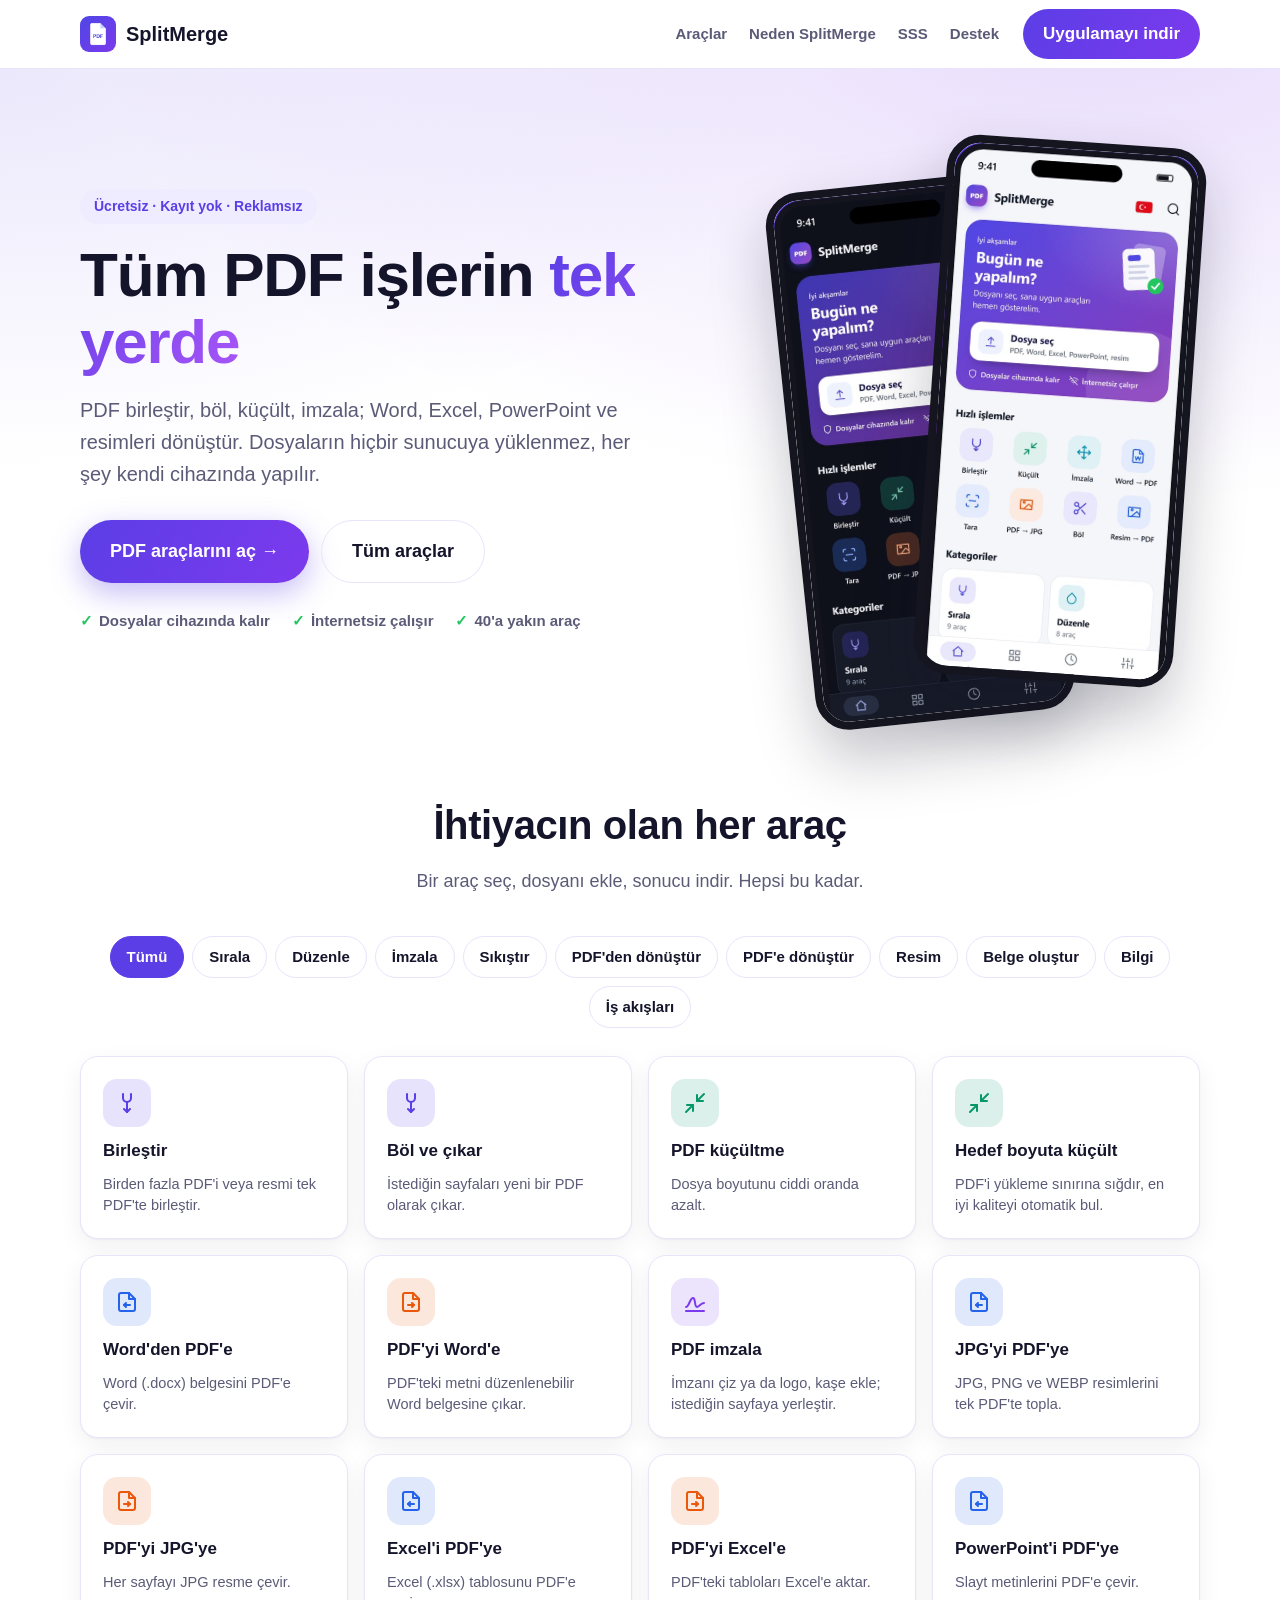
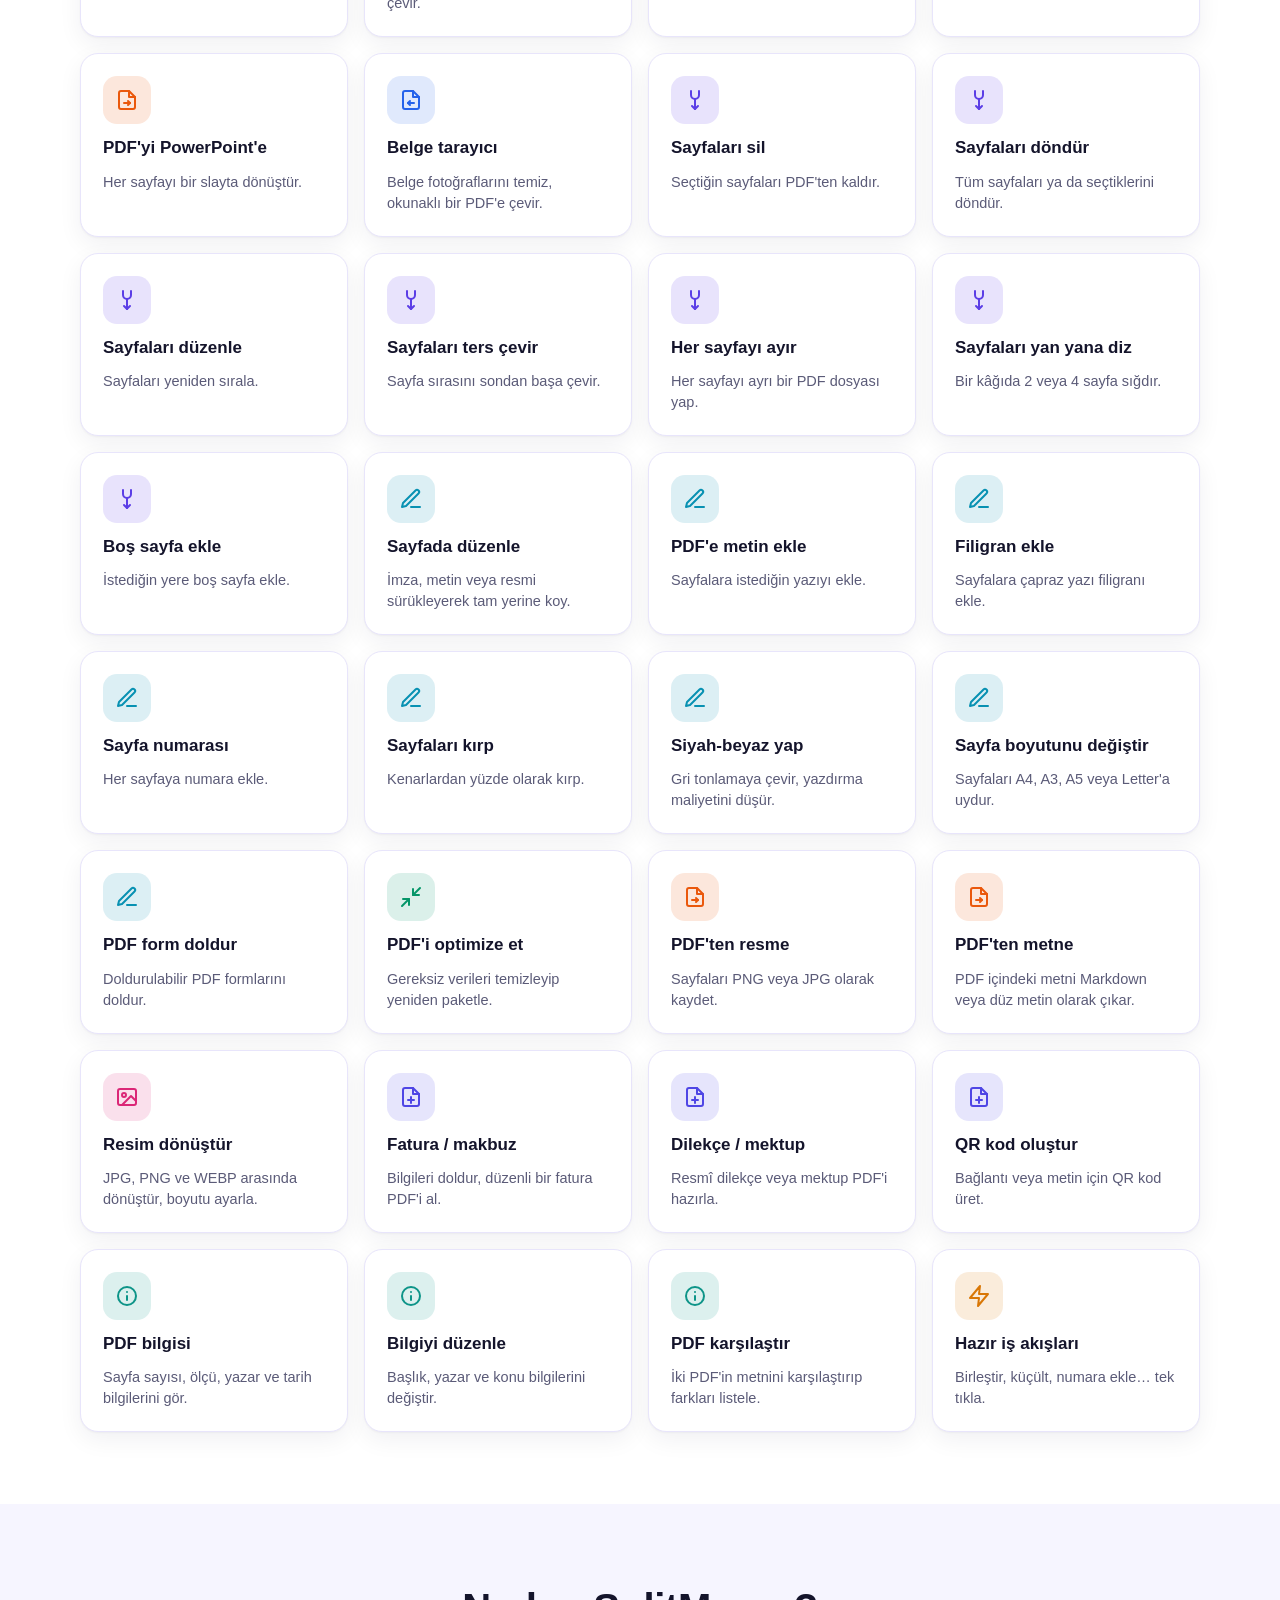
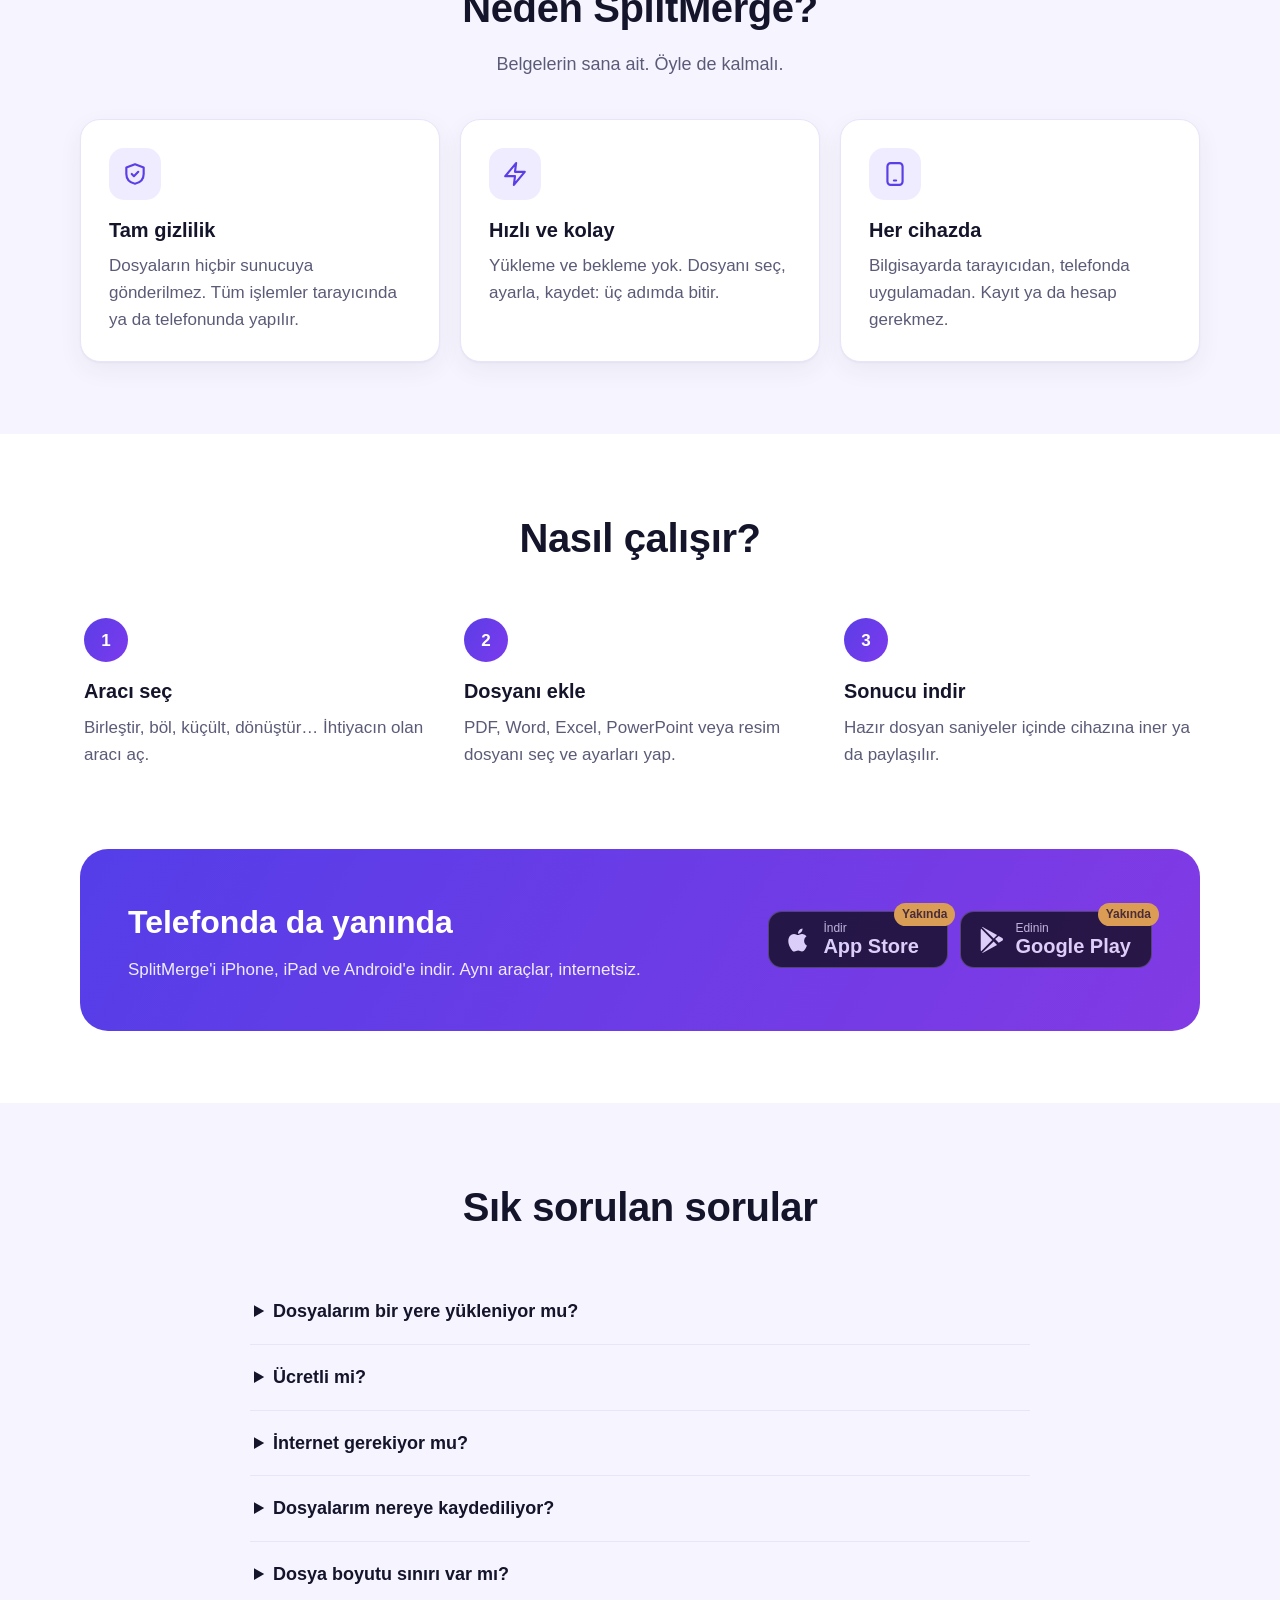
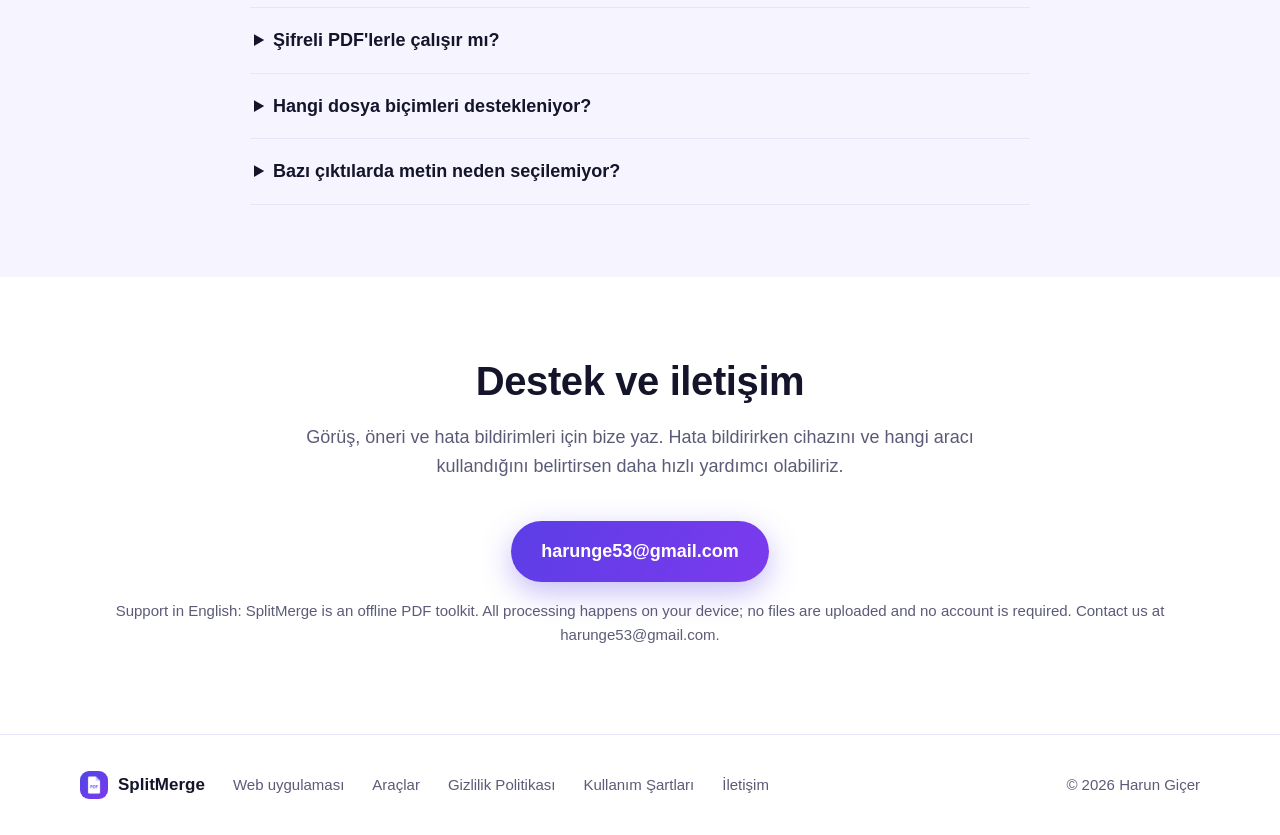
==== commit 3e1440f1: "Uygulamayı indir düğmesi: App Store ve Google Play rozetleri Co-Authored-By: Claude Opus 5.5 <norepl" ====
--- a/index.html
+++ b/index.html
@@ -17,7 +17,7 @@
   <div class="wrap">
     <a class="brand" href="./"><img src="icon.png" alt="">SplitMerge</a>
     <nav class="links"><a href="#araclar">Araçlar</a><a href="#neden">Neden SplitMerge</a><a href="#sss">SSS</a><a href="#destek">Destek</a></nav>
-    <a class="btn" href="app/">Uygulamayı aç</a>
+    <a class="btn" href="#indir" data-store>Uygulamayı indir</a>
   </div>
 </header>
 
@@ -28,7 +28,7 @@
       <h1>Tüm PDF işlerin <span>tek yerde</span></h1>
       <p class="lead">PDF birleştir, böl, küçült, imzala; Word, Excel, PowerPoint ve resimleri dönüştür. Dosyaların hiçbir sunucuya yüklenmez, her şey kendi cihazında yapılır.</p>
       <div class="cta-row">
-        <a class="btn big" href="app/">PDF araçlarını aç →</a>
+        <a class="btn big" href="app/index.html">PDF araçlarını aç →</a>
         <a class="btn big ghost" href="#araclar">Tüm araçlar</a>
       </div>
       <div class="ticks"><span>Dosyalar cihazında kalır</span><span>İnternetsiz çalışır</span><span>40'a yakın araç</span></div>
@@ -76,11 +76,20 @@
   </div>
 </section>
 
-<section class="block" style="padding-top:0">
+<section class="block" style="padding-top:0" id="indir">
   <div class="wrap">
     <div class="band">
-      <div><h2>Telefonda da yanında</h2><p>SplitMerge mobil uygulaması yakında App Store'da. Aynı araçlar, internetsiz.</p></div>
-      <a class="btn big" href="app/">Şimdi tarayıcıda dene</a>
+      <div><h2>Telefonda da yanında</h2><p>SplitMerge'i iPhone, iPad ve Android'e indir. Aynı araçlar, internetsiz.</p></div>
+      <div class="stores">
+        <a class="store" id="st-ios" href="https://apps.apple.com/app/id6830343374">
+          <svg viewBox="0 0 24 24" fill="currentColor"><path d="M16.4 12.6c0-2.5 2-3.7 2.1-3.8-1.2-1.7-3-1.9-3.6-2-1.5-.2-3 .9-3.8.9-.8 0-2-.9-3.3-.9-1.7 0-3.3 1-4.1 2.5-1.8 3.1-.5 7.6 1.3 10.1.8 1.2 1.8 2.6 3.1 2.5 1.2 0 1.7-.8 3.2-.8s1.9.8 3.2.8c1.3 0 2.2-1.2 3-2.4.9-1.4 1.3-2.7 1.3-2.8 0 0-2.4-1-2.4-4.1zM14 5.2c.7-.8 1.1-1.9 1-3-1 0-2.1.7-2.8 1.5-.6.7-1.2 1.8-1 2.9 1 .1 2.1-.6 2.8-1.4z"/></svg>
+          <span><small>İndir</small>App Store</span><em>Yakında</em>
+        </a>
+        <a class="store" id="st-and" href="https://play.google.com/store/apps/details?id=com.splitmerge.app">
+          <svg viewBox="0 0 24 24" fill="currentColor"><path d="M3.6 2.3c-.3.3-.4.7-.4 1.2v17c0 .5.1.9.4 1.2l9.5-9.7zM14.3 13.2l2.9 3-11.7 6.6c-.4.2-.8.3-1.1.2zM14.3 10.8 4.4 1c.3-.1.7 0 1.1.2l11.7 6.6zM18.6 8.6l3 1.7c.9.5.9 1.9 0 2.4l-3 1.7-3.1-3.2z"/></svg>
+          <span><small>Edinin</small>Google Play</span><em>Yakında</em>
+        </a>
+      </div>
     </div>
   </div>
 </section>
@@ -115,12 +124,24 @@
 <footer>
   <div class="wrap">
     <a class="brand" href="./" style="font-size:17px"><img src="icon.png" alt="" style="width:28px;height:28px">SplitMerge</a>
-    <a href="app/">Web uygulaması</a><a href="#araclar">Araçlar</a><a href="privacy.html">Gizlilik Politikası</a><a href="terms.html">Kullanım Şartları</a><a href="#destek">İletişim</a>
+    <a href="app/index.html">Web uygulaması</a><a href="#araclar">Araçlar</a><a href="privacy.html">Gizlilik Politikası</a><a href="terms.html">Kullanım Şartları</a><a href="#destek">İletişim</a>
     <span class="sp">© 2026 Harun Giçer</span>
   </div>
 </footer>
 
 <script>
+// Uygulama mağazada yayına girince ilgili satırı true yap: rozetteki "Yakında" kalkar,
+// üstteki "Uygulamayı indir" düğmesi iPhone/iPad'de App Store'a, Android'de Google Play'e gider.
+const STORE={ios:false,android:false};
+(()=>{
+  const ua=navigator.userAgent,ios=/iPhone|iPad|iPod/.test(ua)||(/Macintosh/.test(ua)&&navigator.maxTouchPoints>1),and=/Android/.test(ua);
+  const ios_=document.getElementById("st-ios"),and_=document.getElementById("st-and");
+  for(const [el,on] of [[ios_,STORE.ios],[and_,STORE.android]]){
+    if(on)el.querySelector("em").remove();else{el.classList.add("soon");el.removeAttribute("href")}
+  }
+  const dest=ios&&STORE.ios?ios_.href:and&&STORE.android?and_.href:"#indir";
+  document.querySelectorAll("[data-store]").forEach(a=>a.href=dest);
+})();
 const IC={
   sirala:'<path d="M8 3v4a4 4 0 0 0 8 0V3"/><path d="M12 11v10"/><path d="m9 18 3 3 3-3"/>',
   duzenle:'<path d="M12 20h9"/><path d="M16.5 3.5a2.1 2.1 0 0 1 3 3L7 19l-4 1 1-4z"/>',
@@ -180,7 +201,7 @@
 const svg=p=>'<svg viewBox="0 0 24 24" fill="none" stroke="currentColor" stroke-width="2" stroke-linecap="round" stroke-linejoin="round">'+p+'</svg>';
 const box=document.getElementById("tools"),fl=document.getElementById("filters");
 function show(c){
-  box.innerHTML=T.filter(t=>!c||t[1]==c).map(([id,k,n,d])=>`<a class="tool" href="app/#t/${id}" style="--c:${CC[k]}"><span class="ic">${svg(IC[k])}</span><b>${n}</b><small>${d}</small></a>`).join("");
+  box.innerHTML=T.filter(t=>!c||t[1]==c).map(([id,k,n,d])=>`<a class="tool" href="app/index.html#t/${id}" style="--c:${CC[k]}"><span class="ic">${svg(IC[k])}</span><b>${n}</b><small>${d}</small></a>`).join("");
   fl.querySelectorAll("button").forEach(b=>b.classList.toggle("on",b.dataset.c==(c||"")));
 }
 fl.innerHTML='<button data-c="">Tümü</button>'+CATS.filter(([k])=>T.some(t=>t[1]==k)).map(([k,n])=>`<button data-c="${k}">${n}</button>`).join("");
--- a/style.css
+++ b/style.css
@@ -74,7 +74,15 @@
 .band{background:linear-gradient(120deg,#543ee8,#823ae4);color:#fff;border-radius:28px;padding:48px;display:flex;gap:32px;align-items:center;justify-content:space-between;flex-wrap:wrap}
 .band h2{margin:0 0 8px;font-size:32px}
 .band p{margin:0;opacity:.9}
-.band .btn{background:#fff;color:#4b2fd6}
+.stores{display:flex;gap:12px;flex-wrap:wrap}
+.store{position:relative;display:flex;align-items:center;gap:10px;background:#0b0b12;color:#fff;text-decoration:none;padding:10px 20px 10px 16px;border-radius:14px;border:1px solid rgba(255,255,255,.25);min-width:180px}
+.store:hover{background:#000}
+.store svg{width:28px;height:28px;flex:none}
+.store span{display:flex;flex-direction:column;font-weight:700;font-size:20px;line-height:1.1}
+.store small{font-weight:500;font-size:12px;opacity:.85}
+.store em{position:absolute;top:-9px;right:-8px;background:#fbbf24;color:#3b2a00;font-style:normal;font-weight:800;font-size:12px;padding:2px 8px;border-radius:999px}
+.store.soon{opacity:.75;cursor:default}
+.store.soon:hover{background:#0b0b12}
 
 /* SSS ve metin sayfaları */
 .faq{max-width:780px;margin:0 auto}
